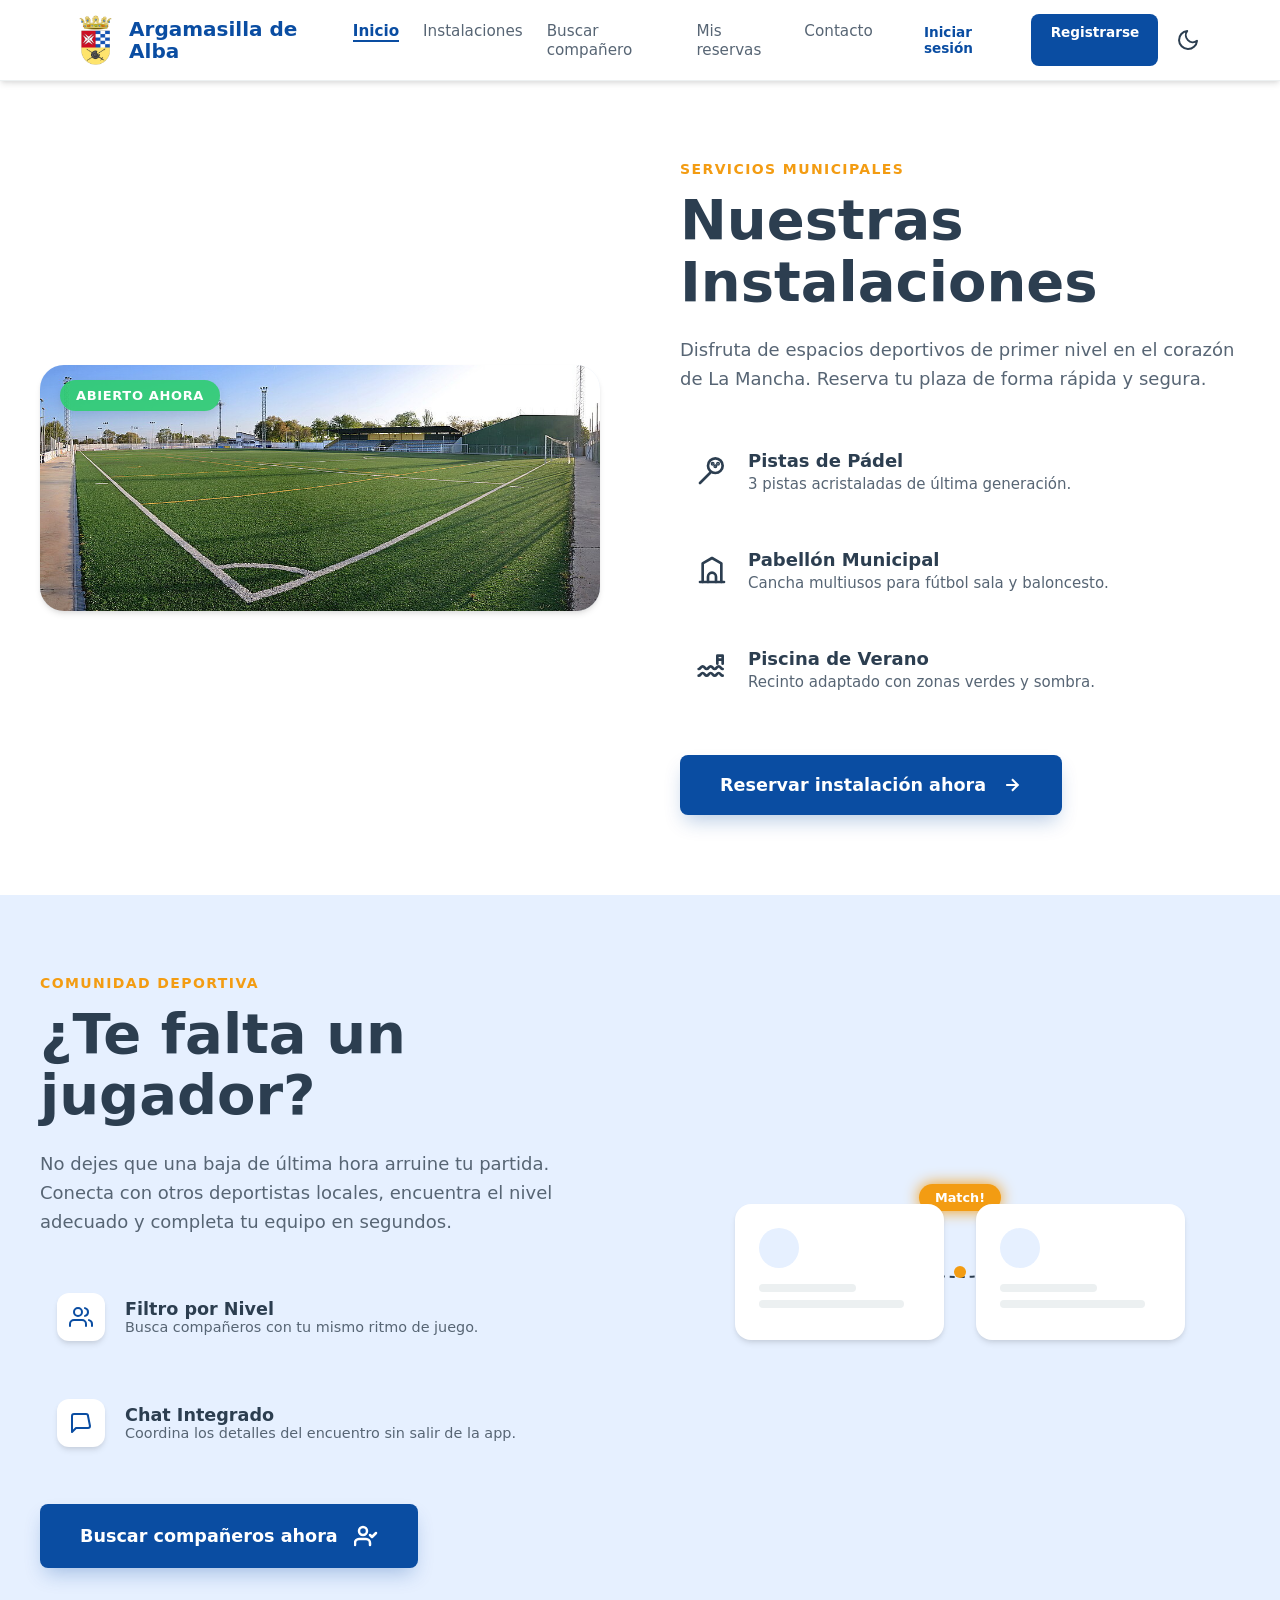
==== index.html @ ccbc11d0 "Optimización y eliminación de código redundante de la cabecera" ====
<!DOCTYPE html>
<html lang="en">
<head>
    <meta charset="UTF-8">
    <meta name="viewport" content="width=device-width, initial-scale=1.0">
    <title>Reservas Argamasilla de Alba</title>

    <link rel="stylesheet" href="css/design_reset.css">
    <link rel="stylesheet" href="css/header.css">

    <link rel="stylesheet" href="css/index_css/index_instalaciones.css">
    <link rel="stylesheet" href="css/index_css/index_matchmaking.css">
</head>
<body>
    
    <!-- Cabecera o Header que se carga desde un archivo JS dependiendo de la página que es -->
    <main-header data-path="root"></main-header>

    <!-- Sección de Instalaciones de la página principal -->
    <section id="instalaciones" class="facilities-section">
        <div class="section-container">
    
            <div class="facilities-visual">
                <figure class="image-wrapper">
                    <img src="assets/img/index/complejo-deportivo.jpg"
                        alt="Vista general del Complejo Deportivo Municipal de Argamasilla de Alba" loading="lazy"
                        width="800" height="600">
                    <div class="image-overlay">
                        <span class="badge">Abierto ahora</span>
                    </div>
                </figure>
            </div>
    
            <article class="facilities-content">
                <header class="content-header">
                    <span class="section-subtitle">Servicios Municipales</span>
                    <h2 class="section-title">Nuestras Instalaciones</h2>
                    <p class="section-description">
                        Disfruta de espacios deportivos de primer nivel en el corazón de 
                        La Mancha. Reserva tu plaza de forma rápida y segura.
                    </p>
                </header>
    
                <ul class="facilities-grid" role="list">
                    <li class="facility-item">
                        <svg class="facility-icon">
                            <use xlink:href="assets/svg/index_svg/index_instalaciones.svg#icon-padel"></use>
                        </svg>
                        <div class="facility-info">
                            <h3>Pistas de Pádel</h3>
                            <p>3 pistas acristaladas de última generación.</p>
                        </div>
                    </li>
                
                    <li class="facility-item">
                        <svg class="facility-icon">
                            <use xlink:href="assets/svg/index_svg/index_instalaciones.svg#icon-pavilion"></use>
                        </svg>
                        <div class="facility-info">
                            <h3>Pabellón Municipal</h3>
                            <p>Cancha multiusos para fútbol sala y baloncesto.</p>
                        </div>
                    </li>
                
                    <li class="facility-item">
                        <svg class="facility-icon">
                            <use xlink:href="assets/svg/index_svg/index_instalaciones.svg#icon-pool"></use>
                        </svg>
                        <div class="facility-info">
                            <h3>Piscina de Verano</h3>
                            <p>Recinto adaptado con zonas verdes y sombra.</p>
                        </div>
                    </li>
                </ul>
                <div class="cta-wrapper">
                    <a href="html/instalaciones.html" class="btn btn-primary btn-large" role="button">
                        <span>Reservar instalación ahora</span>
                        <svg width="20" height="20" viewBox="0 0 24 24" fill="none" stroke="currentColor"
                            stroke-width="2.5">
                            <path d="M5 12h14M12 5l7 7-7 7"></path>
                        </svg>
                    </a>
                </div>
            </article>
    
        </div>
    </section>

    <!-- Sección de emparejamiento con otros jugadores de la página principal -->
    <section id="matchmaking" class="matchmaking-section">
        <div class="section-container">
    
            <article class="matchmaking-content">
                <header class="content-header">
                    <span class="section-subtitle">Comunidad Deportiva</span>
                    <h2 class="section-title">¿Te falta un jugador?</h2>
                    <p class="section-description">
                        No dejes que una baja de última hora arruine tu partida.
                        Conecta con otros deportistas locales,
                        encuentra el nivel adecuado y completa tu equipo en segundos.
                    </p>
                </header>
    
                <ul class="matchmaking-features" role="list">
                    <li class="feature-item">
                        <div class="feature-icon-wrapper">
                            <svg>
                                <use xlink:href="assets/svg/index_svg/index_matchmaking.svg#icon-level"></use>
                            </svg>
                        </div>
                        <div class="feature-text">
                            <h3>Filtro por Nivel</h3>
                            <p>Busca compañeros con tu mismo ritmo de juego.</p>
                        </div>
                    </li>
                    <li class="feature-item">
                        <div class="feature-icon-wrapper">
                            <svg>
                                <use xlink:href="assets/svg/index_svg/index_matchmaking.svg#icon-chat"></use>
                            </svg>
                        </div>
                        <div class="feature-text">
                            <h3>Chat Integrado</h3>
                            <p>Coordina los detalles del encuentro sin salir de la app.</p>
                        </div>
                    </li>
                </ul>

                <div class="cta-wrapper">
                    <a href="#" class="btn btn-primary btn-large">
                        <span>Buscar compañeros ahora</span>
                        <svg class="icon-btn">
                            <use xlink:href="assets/svg/index_svg/index_matchmaking.svg#icon-search-user"></use>
                        </svg>
                    </a>
                </div>

            </article>
    
            <div class="matchmaking-visual">

                <div class="visual-sketch">
                    <div class="sketch-card user-a">
                        <div class="avatar-placeholder"></div>
                        <div class="line-placeholder short"></div>
                        <div class="line-placeholder long"></div>
                    </div>

                    <div class="match-connector">
                        <div class="pulse-circle"></div>
                        <svg class="connection-line">
                            <use xlink:href="assets/svg/index_svg/index_matchmaking.svg#connection-curve"></use>
                        </svg>
                    </div>

                    <div class="sketch-card user-b">
                        <div class="avatar-placeholder"></div>
                        <div class="line-placeholder short"></div>
                        <div class="line-placeholder long"></div>
                    </div>

                    <div class="match-badge">Match!</div>
                </div>
            </div>
    
        </div>
    </section>

    <script type="module" src="js/main.js"></script>
</body>
</html>
---- css/header.css ----
/* ==========================================================================
   LAYOUT DE CABECERA (Mobile-First)
   ========================================================================== */
.main-header {
    position: relative;
    z-index: 1000;
    background-color: var(--bg-header);
    border-bottom: 1px solid var(--border-color);
    box-shadow: var(--shadow);
    transition: background-color 0.3s ease, border-color 0.3s ease;
}

.header-container {
    max-width: 1200px;
    margin: 0 auto;
    display: flex;
    justify-content: space-between;
    align-items: center;
    gap: 0.6rem; /* Espacio mínimo entre grupos de elementos */
    min-height: 5rem;
    padding: 0 2rem;
}

/* Brand / Logo */
.header-brand a {
    display: flex;
    align-items: center;
    gap: 0.6rem;
    text-decoration: none;
    color: var(--brand-primary);
    min-width: 0; /* CRÍTICO: Permite que el contenedor se encoja */
}

.brand-logo {
    object-fit: contain;
    transition: transform 0.2s ease;
}

.brand-logo:hover {
    transform: scale(1.05);
}

.brand-name {
    font-size: clamp(1rem, 4vw, 1.25rem); /* Tipografía fluida: se ajusta sola entre 1rem y 1.25rem */
    font-weight: 700;
    line-height: 1.1;
}



/* ==========================================================================
   NAVEGACIÓN (OCULTA EN MÓVIL)
   ========================================================================== */
.header-nav {
    display: none;
}

.nav-list {
    list-style: none;
    display: flex;
    gap: 1.5rem;
}

.nav-link {
    text-decoration: none;
    color: var(--text-muted);
    font-weight: 500;
    font-size: 0.95rem;
    transition: color 0.2s ease;
}

.nav-link.is-active-page {
    color: var(--brand-primary);
    font-weight: 700;
    border-bottom: 2px solid var(--brand-primary);
}

.nav-link:hover {
    color: var(--brand-primary);
}

/* Botones de Acción */
.header-user-actions {
    display: flex;
    align-items: center;
    gap: 1rem;
}

.auth-buttons {
    display: flex;
}

.btn {
    padding: 0.6rem 1.2rem;
    border-radius: 8px;
    font-weight: 600;
    font-size: 0.85rem;
    cursor: pointer;
    text-decoration: none;
    transition: all 0.2s ease;
}

.btn-secondary {
    color: var(--brand-primary);
    background: transparent;
}

.btn-primary {
    background-color: var(--brand-primary);
    color: white;
    border: none;
}

.btn-primary:hover {
    filter: brightness(1.1);
    transform: translateY(-1px);
}

/* Icono de menú moderno */
.mobile-nav-toggle {
    background: none;
    border: none;
    cursor: pointer;
    padding: 10px;
    z-index: 10;
}

.hamburger {
    display: block;
    width: 25px;
    height: 3px;
    background-color: var(--brand-primary);
    position: relative;
    transition: background 0.3s;
}

.hamburger::before,
.hamburger::after {
    content: '';
    position: absolute;
    width: 25px;
    height: 3px;
    background-color: var(--brand-primary);
    left: 0;
    transition: transform 0.3s, top 0.3s;
}

.hamburger::before { top: -8px; } /* Línea superior */
.hamburger::after { bottom: -8px; } /* Línea inferior */

/* Clase que activará Javascript para mostrar el menú */
.header-nav.is-active {
    display: flex;
    flex-direction: column; 
    gap: 1.5rem;
    position: absolute;
    top: 5rem; 
    left: 0;
    width: 100%;
    background-color: var(--bg-header);
    padding: 1.5rem;
    border-bottom: 1px solid var(--border-color);
    box-shadow: 0 10px 15px -3px rgba(0, 0, 0, 0.1);
}

/* Estilo de los botones dentro del menú móvil */
.header-nav.is-active .auth-buttons {
    display: flex;
    flex-direction: column;
    gap: 0.8rem;
    width: 100%;
    border-top: 1px solid var(--border-color);
    padding-top: 1.5rem;
}

.header-nav.is-active .btn {
    width: 100%;
    text-align: center;
}

/* Animación del icono Hamburguesa a una "X" */
.mobile-nav-toggle.is-active .hamburger {
    background-color: transparent;
}

.mobile-nav-toggle.is-active .hamburger::before {
    transform: rotate(45deg);
    top: 0;
}

.mobile-nav-toggle.is-active .hamburger::after {
    transform: rotate(-45deg);
    bottom: 0;
}

/* ==========================================================================
   BOTÓN DE CAMBIO DE TEMA
   ========================================================================== */

.theme-toggle {
    background: transparent;
    border: none;
    cursor: pointer;
    padding: 0.5rem;
    display: flex;
    align-items: center;
    justify-content: center;
    color: var(--text-main); /* Usa el color de texto principal de tu reset */
    transition: transform 0.3s cubic-bezier(0.4, 0, 0.2, 1), color 0.3s ease;
    border-radius: 0.5rem;
}

.theme-toggle:hover {
    transform: scale(1.1) rotate(15deg);
    background-color: var(--brand-secondary);
    color: var(--brand-primary);
}

/* Lógica de visibilidad de iconos */
.sun-icon { display: none; }
.moon-icon { display: block; }

[data-theme='dark'] .sun-icon { display: block; }
[data-theme='dark'] .moon-icon { display: none; }

/* Ajuste del tamaño del SVG en REM */
.theme-toggle svg {
    width: 1.5rem;
    height: 1.5rem;
    fill: none;     /* Importante: los iconos son de trazo */
    stroke: currentColor; /* Hereda el color del botón o del texto */
}



/* --- OSCURECER EL FONDO AL ABRIR EL MENÚ --- */
.nav-overlay {
    position: fixed;
    top: 0;
    left: 0;
    width: 100%;
    height: 100%;
    background: rgba(0, 0, 0, 0.3);
    backdrop-filter: blur(4px); /* Efecto cristal esmerilado */
    z-index: 999; /* Justo debajo del header (1000) */
    opacity: 0;
    visibility: hidden;
    transition: all 0.3s ease;
}

/* Se activa cuando el menú está abierto */
.nav-overlay.is-active {
    opacity: 1;
    visibility: visible;
}



/* ==========================================================================
   MEDIA QUERIES
   ========================================================================== */
/* Pantallas Grandes (Tablets y Laptops) */
@media (min-width: 1200px) {
    .main-header {
        position: sticky;
        top: 0;
    }

    .header-nav {
        display: flex; /* Mantiene la lista y los botones alineados horizontalmente */
        align-items: center;
        gap: 2rem; 
    }
    
    .mobile-nav-toggle {
        display: none; 
    }
}

/* Pantallas Pequeñas (tablets o ordenadores con baja resolución) */
@media (max-width: 1199px) {
    .header-nav {
        display: none; /* Escondemos el menú hasta que se pulse la hamburguesa */
    }

    .header-container {
        padding: 0.75rem 1rem; /* Reducimos padding lateral en móviles */
    }

    /* Empujamos el botón de tema para que se pegue a la hamburguesa */
    .header-user-actions {
        margin-left: auto;
        margin-right: 0.5rem; /* Espacio entre el tema y la hamburguesa */
        width: auto;
        padding-top: 0;
        border-top: none;
    }

    /* Centra los enlaces */
    .header-nav.is-active .nav-list {
        justify-content: center;
    }
}

/* Optimización para móviles (Menos de 640px) */
@media (max-width: 640px) {
    .header-container {
        justify-content: space-between;
        align-items: center;
        padding: 1rem 1.5rem;
        min-height: auto;
    }

    .brand-name {
        max-width: 300px;
    }

    /* Forzamos la lista a vertical SOLO por debajo de 640px */
    .header-nav.is-active .nav-list {
        flex-direction: column;
        align-items: center; /* Centra los enlaces para que queden alineados con los botones */
        width: 100%;
    }
}
---- css/index_css/index_instalaciones.css ----
/* ==========================================================================
   SECCIÓN DE INSTALACIONES
   ========================================================================== */

.facilities-section {
    padding: 5rem 1.5rem;
    background-color: var(--bg-header); /* Contraste sutil con el fondo del body */
    transition: background-color 0.3s ease;
}

.section-container {
    max-width: 75rem; /* 1200px */
    margin: 0 auto;
    display: grid;
    grid-template-columns: 1fr; /* Mobile-First: Una sola columna */
    gap: 3rem;
    align-items: center;
}



/* --- BLOQUE VISUAL (Izquierda) --- */

.facilities-visual {
    position: relative;
    width: 100%;
}

.image-wrapper {
    position: relative;
    border-radius: 1.5rem;
    overflow: hidden;
    box-shadow: var(--shadow);
    background-color: var(--brand-secondary);
}

.image-wrapper img {
    width: 100%;
    height: auto;
    display: block;
    object-fit: cover;
    transition: transform 0.6s cubic-bezier(0.4, 0, 0.2, 1);
}

.facilities-visual:hover img {
    transform: scale(1.05);
}

.image-overlay {
    position: absolute;
    top: 1.25rem;
    left: 1.25rem;
}

.badge {
    background: rgba(46, 204, 113, 0.9); /* Verde éxito */
    backdrop-filter: blur(4px);
    color: white;
    padding: 0.5rem 1rem;
    border-radius: 2rem;
    font-size: 0.8125rem;
    font-weight: 700;
    text-transform: uppercase;
    letter-spacing: 0.05em;
    box-shadow: 0 4px 12px rgba(0, 0, 0, 0.1);
}



/* --- BLOQUE DE CONTENIDO (Derecha) --- */

.content-header {
    margin-bottom: 2.5rem;
}

.section-subtitle {
    color: var(--accent);
    text-transform: uppercase;
    font-weight: 800;
    font-size: 0.875rem;
    letter-spacing: 0.1em;
    display: block;
    margin-bottom: 0.75rem;
}

.section-title {
    font-size: 2.5rem;
    color: var(--text-main);
    line-height: 1.1;
    margin-bottom: 1.5rem;
}

.section-description {
    color: var(--text-muted);
    font-size: 1.125rem;
    line-height: 1.6;
}



/* --- GRID DE INSTALACIONES (Features) --- */

.facilities-grid {
    list-style: none;
    display: flex;
    flex-direction: column;
    gap: 1.5rem;
    margin-bottom: 3rem;
}

.facility-item {
    display: flex;
    gap: 1.25rem;
    align-items: center;
    padding: 1rem;
    border-radius: 1rem;
    transition: background-color 0.2s ease;
}

.facility-item:hover {
    background-color: var(--brand-secondary);
}

.facility-icon {
    width: 2rem;
    height: 2rem;
    fill: none;   /* Importante para iconos de trazo (stroke) */
    stroke: var(--brand-primary);
    stroke-width: 2;
    flex-shrink: 0;
}

.facility-info h3 {
    font-size: 1.125rem;
    color: var(--text-main);
    margin-bottom: 0.25rem;
}

.facility-info p {
    color: var(--text-muted);
    font-size: 0.9375rem;
}



/* --- BOTÓN DE RESERVA --- */

.btn-large {
    display: inline-flex;
    align-items: center;
    gap: 1rem;
    padding: 1.25rem 2.5rem;
    font-size: 1.1rem;
    box-shadow: 0 10px 20px -5px rgba(10, 77, 162, 0.3);
}

.btn-large svg {
    transition: transform 0.3s ease;
}

.btn-large:hover svg {
    transform: translateX(5px);
}



/* ==========================================================================
   MEDIA QUERIES
   ========================================================================== */

/* Tablets y Desktop (A partir de 1024px) */
@media (min-width: 64rem) {
    .section-container {
        grid-template-columns: 1fr 1fr; /* Layout de dos columnas */
        gap: 5rem;
    }

    .facilities-visual {
        order: 1; /* Imagen a la izquierda */
    }

    .facilities-content {
        order: 2; /* Texto a la derecha */
    }

    .section-title {
        font-size: 3.5rem; /* Título más imponente en escritorio */
    }
}

/* Ajustes para modo oscuro específico de la sección */
[data-theme='dark'] .facility-item:hover {
    background-color: rgba(52, 152, 219, 0.1);
}
---- css/index_css/index_matchmaking.css ----
/* ==========================================================================
   SECCIÓN DE MATCHMAKING
   ========================================================================== */

.matchmaking-section {
    padding: 5rem 1.5rem;
    background-color: var(--brand-secondary); /* Fondo inverso para separar secciones */
    transition: background-color 0.3s ease;
}

[data-theme='dark'] .matchmaking-section {
    background-color: #121212; /* Ajuste específico para modo oscuro */
}

/* Reutilización del contenedor de rejilla */
.matchmaking-section .section-container {
    max-width: 75rem;
    margin: 0 auto;
    display: grid;
    grid-template-columns: 1fr;
    gap: 3rem;
    align-items: center;
}



/* --- LISTA DE CARACTERÍSTICAS --- */

.matchmaking-features {
    list-style: none;
    margin: 2.5rem 0;
    display: flex;
    flex-direction: column;
    gap: 1.5rem;
}

.feature-item {
    display: flex;
    gap: 1.25rem;
    align-items: center;
    padding: 1rem;
    border-radius: 1rem;
    border: 1px solid transparent; 
    transition: all 0.3s cubic-bezier(0.4, 0, 0.2, 1);
    cursor: default;
}

/* Efecto de iluminación en Modo Oscuro */
[data-theme='dark'] .feature-item:hover {
    background-color: rgba(52, 152, 219, 0.1);
    border-color: rgba(52, 152, 219, 0.2);
}

/* Efecto de iluminación en Modo Claro */
.feature-item:hover {
    background-color: rgba(255, 255, 255, 0.6); 
    border-color: rgba(10, 77, 162, 0.1);
    box-shadow: 0 4px 15px -5px rgba(10, 77, 162, 0.15);
}

/* Elevación suave del icono al iluminarse */
.feature-item:hover .feature-icon-wrapper {
    transform: translateY(-3px);
    box-shadow: 0 10px 15px -3px rgba(0, 0, 0, 0.1), 0 4px 6px -2px rgba(0, 0, 0, 0.05);
    color: var(--brand-primary);
}

/* Estilos base del icono para asegurar la transición */
.feature-icon-wrapper {
    background-color: var(--bg-header);
    color: var(--brand-primary);
    padding: 0.75rem;
    border-radius: 12px;
    box-shadow: var(--shadow);
    transition: all 0.3s ease;
    flex-shrink: 0;
}

.feature-icon-wrapper svg {
    width: 1.5rem;
    height: 1.5rem;
}

.feature-text h3 {
    font-size: 1.1rem;
    color: var(--text-main);
}

.feature-text p {
    font-size: 0.9rem;
    color: var(--text-muted);
}

/* Asegura que los iconos vinculados hereden el tamaño del contenedor */
.feature-icon-wrapper svg,
.icon-btn,
.connection-line {
    width: 1.5rem;
    height: 1.5rem;
    display: block;
}

/* El conector visual necesita su tamaño original de diseño */
.connection-line {
    width: 100px;
    height: 40px;
}



/* --- BOCETO VISUAL (Matchmaking Sketch) --- */

.matchmaking-visual {
    display: flex;
    justify-content: center;
    align-items: center;
    padding: 2rem;
}

.visual-sketch {
    position: relative;
    display: flex;
    align-items: center;
    gap: 2rem;
    width: 100%;
    max-width: 450px;
}

.sketch-card {
    background: var(--bg-header);
    padding: 1.5rem;
    border-radius: 1rem;
    box-shadow: var(--shadow);
    flex: 1;
    z-index: 2;
}

.avatar-placeholder {
    width: 40px;
    height: 40px;
    background: var(--brand-secondary);
    border-radius: 50%;
    margin-bottom: 1rem;
}

.line-placeholder {
    height: 8px;
    background: var(--border-color);
    border-radius: 4px;
    margin-bottom: 0.5rem;
}

.line-placeholder.short { width: 60%; }
.line-placeholder.long { width: 90%; }

/* Conector y Animación */
.match-connector {
    position: absolute;
    left: 50%;
    transform: translateX(-50%);
    width: 100px;
    height: 40px;
    display: flex;
    justify-content: center;
    align-items: center;
}

.connection-line {
    width: 100%;
    fill: none;
    stroke: var(--brand-primary);
    stroke-width: 2;
}

.pulse-circle {
    position: absolute;
    width: 12px;
    height: 12px;
    background: var(--accent);
    border-radius: 50%;
    animation: pulse 2s infinite;
}

@keyframes pulse {
    0% { transform: scale(1); opacity: 1; }
    100% { transform: scale(3); opacity: 0; }
}

.match-badge {
    position: absolute;
    top: -20px;
    left: 50%;
    transform: translateX(-50%);
    background: var(--accent);
    color: white;
    padding: 0.4rem 1rem;
    border-radius: 20px;
    font-weight: bold;
    font-size: 0.8rem;
    box-shadow: 0 0 15px var(--accent);
}



/* ==========================================================================
   MEDIA QUERIES (Desktop)
   ========================================================================== */
@media (min-width: 64rem) {
    .matchmaking-section .section-container {
        grid-template-columns: 1fr 1fr;
        gap: 5rem;
    }

    .matchmaking-content {
        order: 1; /* Texto a la izquierda */
    }

    .matchmaking-visual {
        order: 2; /* Visual a la derecha */
    }
}
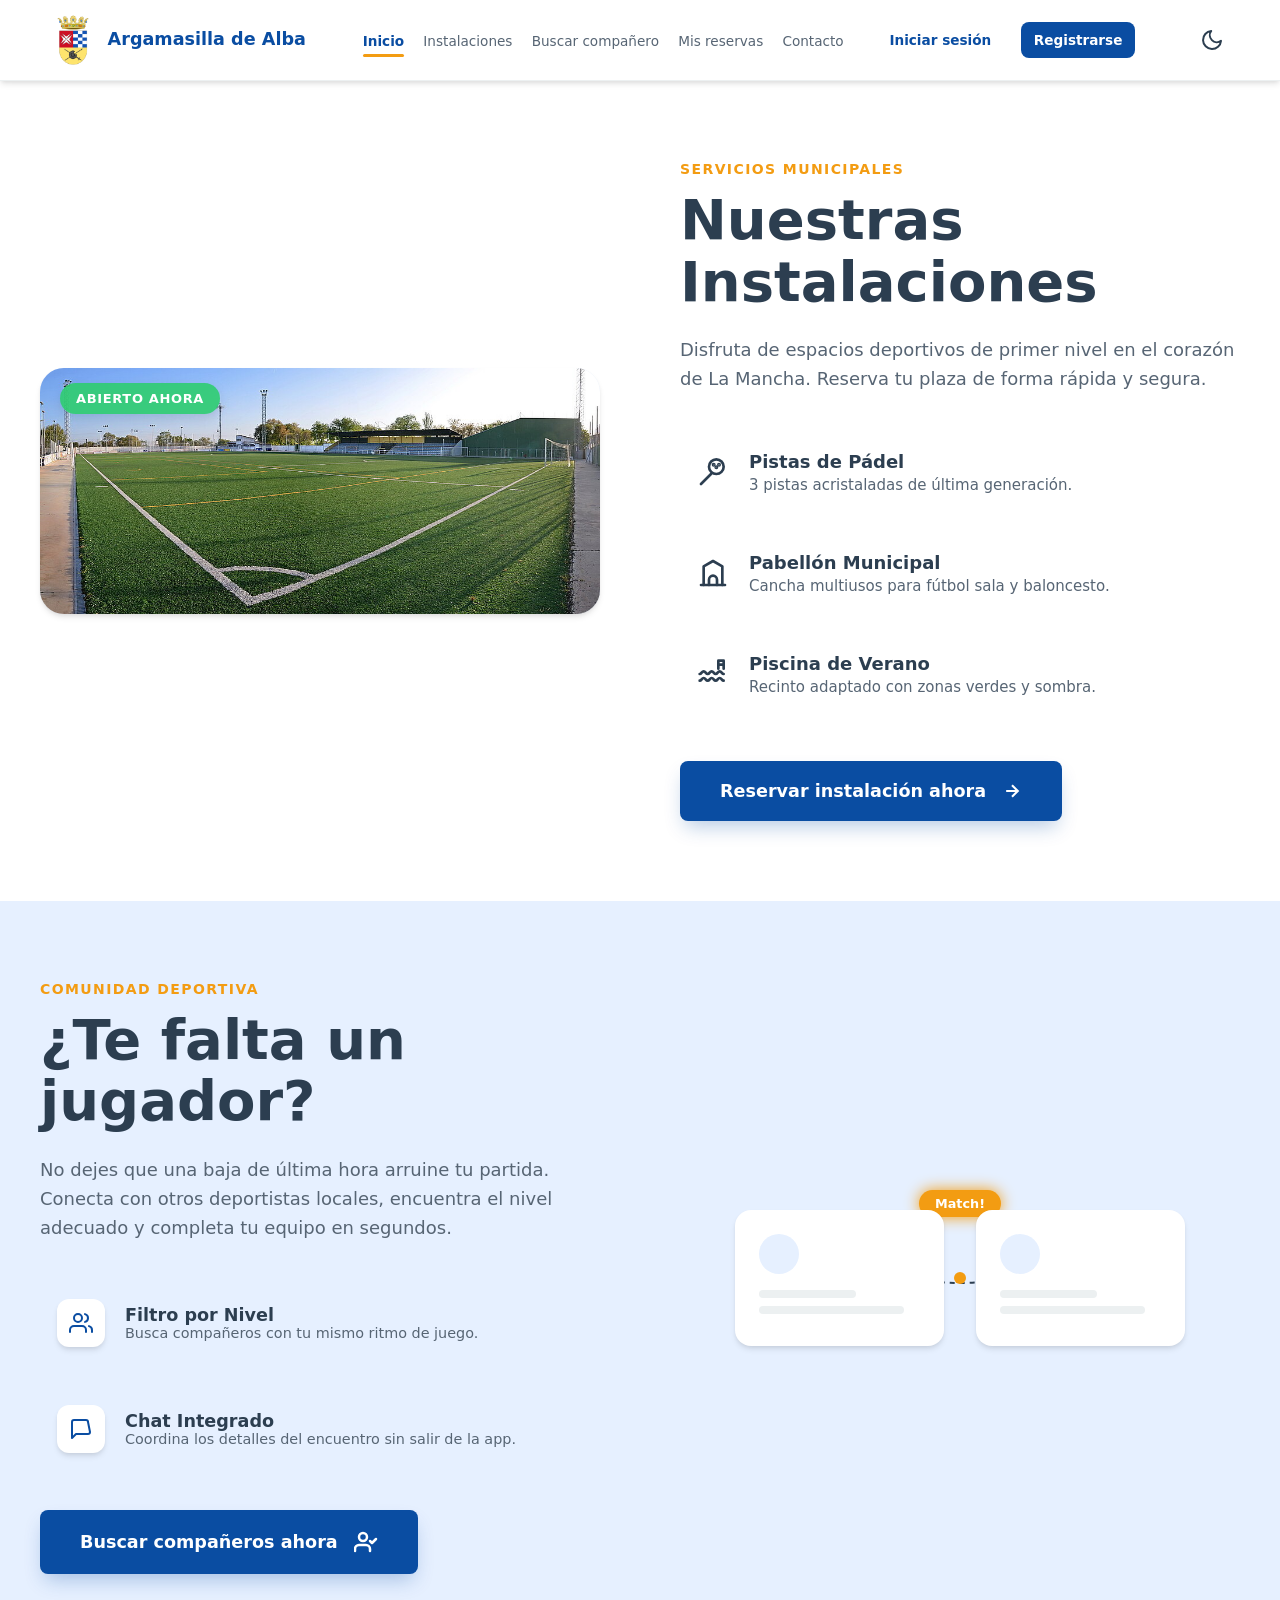
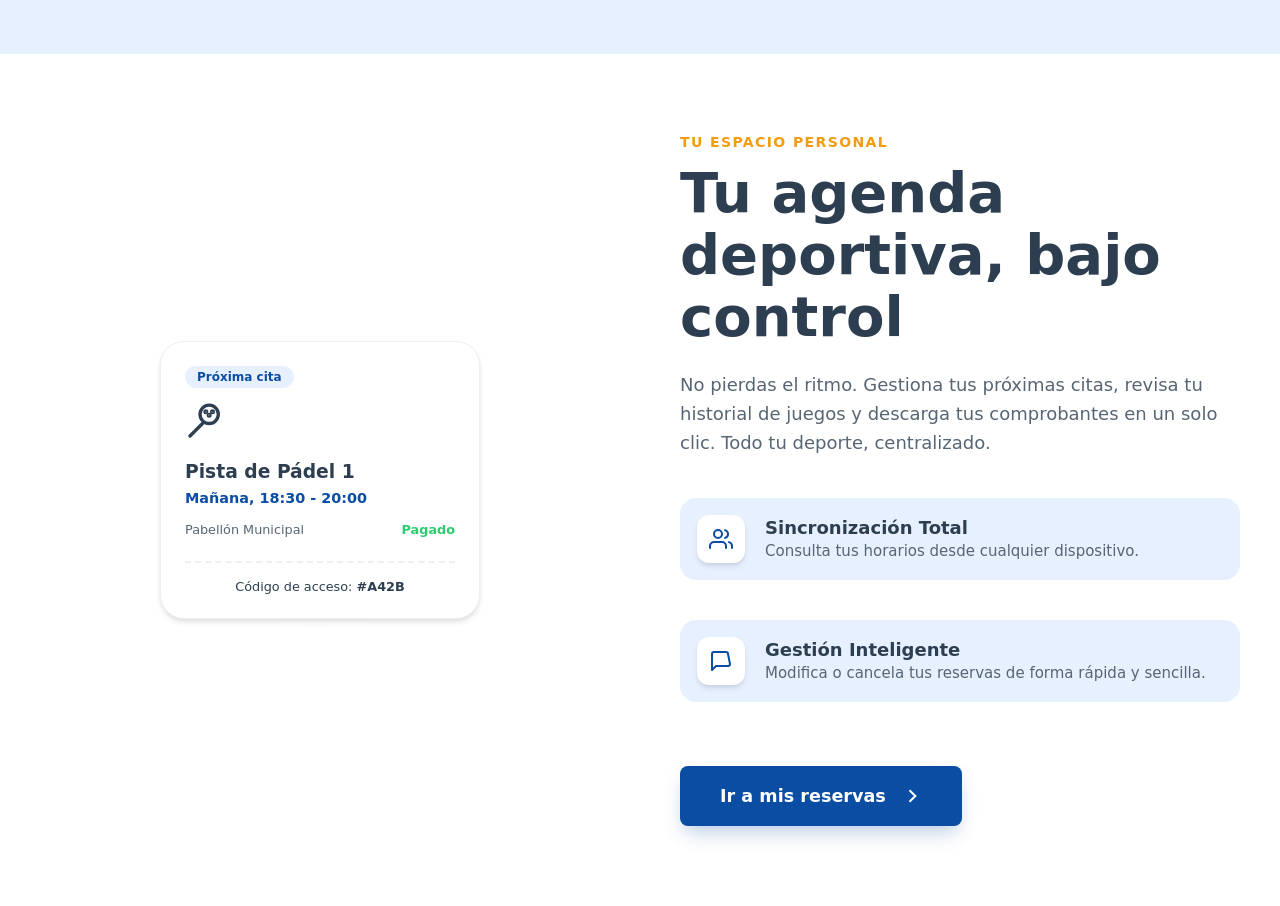
==== commit 20ef2d00: "Nueva sección y cambios de estilo globales en secciones de la página principal Co-authored-by: Copil" ====
--- a/index.html
+++ b/index.html
@@ -10,6 +10,7 @@
 
     <link rel="stylesheet" href="css/index_css/index_instalaciones.css">
     <link rel="stylesheet" href="css/index_css/index_matchmaking.css">
+    <link rel="stylesheet" href="css/index_css/index_reservas.css">
 </head>
 <body>
     
@@ -166,6 +167,86 @@
         </div>
     </section>
 
+    <!-- Sección de reservas de instalaciones de cada usuario -->
+    <section id="mis-reservas" class="reservations-section">
+        <div class="section-container">
+    
+            <div class="reservations-visual">
+                <div class="ticket-preview">
+                    <div class="ticket-header">
+                        <span class="ticket-status">Próxima cita</span>
+                        <div class="ticket-icon">
+                            <svg>
+                                <use xlink:href="assets/svg/index_svg/index_instalaciones.svg#icon-padel"></use>
+                            </svg>
+                        </div>
+                    </div>
+                    <div class="ticket-body">
+                        <h3>Pista de Pádel 1</h3>
+                        <p class="ticket-date">Mañana, 18:30 - 20:00</p>
+                        <div class="ticket-details">
+                            <span>Pabellón Municipal</span>
+                            <span class="ticket-price">Pagado</span>
+                        </div>
+                    </div>
+                    <div class="ticket-footer">
+                        <div class="ticket-line"></div>
+                        <p>Código de acceso: <strong>#A42B</strong></p>
+                    </div>
+                </div>
+                <div class="visual-blob"></div>
+            </div>
+    
+            <article class="reservations-content">
+                <header class="content-header">
+                    <span class="section-subtitle">Tu Espacio Personal</span>
+                    <h2 class="section-title">Tu agenda deportiva, bajo control</h2>
+                    <p class="section-description">
+                        No pierdas el ritmo. Gestiona tus próximas citas, revisa tu historial de juegos
+                        y descarga tus comprobantes en un solo clic. Todo tu deporte, centralizado.
+                    </p>
+                </header>
+    
+                <ul class="facilities-grid" role="list">
+                    <li class="facility-item">
+                        <div class="feature-icon-wrapper">
+                            <svg class="facility-icon">
+                                <use xlink:href="assets/svg/index_svg/index_matchmaking.svg#icon-level"></use>
+                            </svg>
+                        </div>
+                        <div class="facility-info">
+                            <h3>Sincronización Total</h3>
+                            <p>Consulta tus horarios desde cualquier dispositivo.</p>
+                        </div>
+                    </li>
+    
+                    <li class="facility-item">
+                        <div class="feature-icon-wrapper">
+                            <svg class="facility-icon">
+                                <use xlink:href="assets/svg/index_svg/index_matchmaking.svg#icon-chat"></use>
+                            </svg>
+                        </div>
+                        <div class="facility-info">
+                            <h3>Gestión Inteligente</h3>
+                            <p>Modifica o cancela tus reservas de forma rápida y sencilla.</p>
+                        </div>
+                    </li>
+                </ul>
+    
+                <div class="cta-wrapper">
+                    <a href="html/mis_reservas.html" class="btn btn-primary btn-large">
+                        <span>Ir a mis reservas</span>
+                        <svg width="20" height="20" viewBox="0 0 24 24" fill="none" stroke="currentColor"
+                            stroke-width="2.5">
+                            <path d="M9 5l7 7-7 7"></path>
+                        </svg>
+                    </a>
+                </div>
+            </article>
+    
+        </div>
+    </section>
+
     <script type="module" src="js/main.js"></script>
 </body>
 </html>
--- a/css/header.css
+++ b/css/header.css
@@ -11,14 +11,17 @@
 }
 
 .header-container {
-    max-width: 1200px;
-    margin: 0 auto;
+    max-width: 100rem; /* 1600px */
+    margin: 0 auto; /* Para centrar horizontalmente en pantallas grandes */
     display: flex;
     justify-content: space-between;
     align-items: center;
-    gap: 0.6rem; /* Espacio mínimo entre grupos de elementos */
     min-height: 5rem;
-    padding: 0 2rem;
+    padding: 0 3rem;
+    /* Padding fluido: más pequeño en pantallas ajustadas, más grande en 4K */
+    padding: 0 clamp(1.5rem, 4vw, 3rem);
+    /* Usamos clamp para que el gap varíe entre 1rem y 2rem según el ancho */
+    gap: clamp(1rem, 2vw, 2rem);
 }
 
 /* Brand / Logo */
@@ -51,6 +54,7 @@
 /* ==========================================================================
    NAVEGACIÓN (OCULTA EN MÓVIL)
    ========================================================================== */
+
 .header-nav {
     display: none;
 }
@@ -58,25 +62,57 @@
 .nav-list {
     list-style: none;
     display: flex;
-    gap: 1.5rem;
+    align-items: center;
+    /* El espacio se encogerá automáticamente antes de llegar al modo móvil */
+    gap: clamp(0.8rem, 1.5vw, 2rem);
 }
 
 .nav-link {
+    position: relative;
     text-decoration: none;
     color: var(--text-muted);
     font-weight: 500;
     font-size: 0.95rem;
-    transition: color 0.2s ease;
-}
-
+    padding: 0.5rem 0;
+    transition: color 0.3s cubic-bezier(0.4, 0, 0.2, 1);
+}
+
+/* Pseudo-elemento para el subrayado animado */
+.nav-link::after {
+    content: '';
+    position: absolute;
+    bottom: 0;
+    left: 0;
+    width: 0;
+    height: 2px;
+    background-color: var(--brand-primary);
+    transition: width 0.3s cubic-bezier(0.4, 0, 0.2, 1);
+    border-radius: 2px;
+}
+
+/* ESTADO: PÁGINA ACTIVA */
 .nav-link.is-active-page {
     color: var(--brand-primary);
-    font-weight: 700;
-    border-bottom: 2px solid var(--brand-primary);
+    font-weight: 700; /* Peso extra para destacar jerarquía */
+}
+
+.nav-link.is-active-page::after {
+    width: 100%;
+    background-color: var(--accent);
+    height: 3px;
 }
 
 .nav-link:hover {
     color: var(--brand-primary);
+}
+
+.nav-link:hover::after {
+    width: 100%; /* El subrayado se expande suavemente */
+}
+
+/* Efecto sutil de "elevación" para el texto en hover */
+.nav-link:active {
+    transform: translateY(1px);
 }
 
 /* Botones de Acción */
@@ -86,8 +122,16 @@
     gap: 1rem;
 }
 
+
+
+/* ==========================================================================
+   BOTONES DE AUTENTICACIÓN
+   ========================================================================== */
+
 .auth-buttons {
     display: flex;
+    gap: 1rem; 
+    align-items: center;
 }
 
 .btn {
@@ -103,6 +147,28 @@
 .btn-secondary {
     color: var(--brand-primary);
     background: transparent;
+    border: 1px solid transparent;
+    transition: all 0.3s cubic-bezier(0.4, 0, 0.2, 1);
+}
+
+.btn-secondary:hover {
+    background-color: var(--brand-secondary);
+    border-color: var(--brand-primary);
+    color: var(--brand-primary);
+    transform: translateY(-2px);
+    box-shadow: 0 4px 12px rgba(10, 77, 162, 0.15); 
+}
+
+/* Ajuste específico para cuando se pulsa el botón de inicio de sesión (feedback táctil) */
+.btn-secondary:active {
+    transform: translateY(0);
+    filter: brightness(0.9);
+}
+
+/* Optimización para Modo Oscuro del botón de inicio de sesión */
+[data-theme='dark'] .btn-secondary:hover {
+    box-shadow: 0 4px 15px rgba(0, 0, 0, 0.4);
+    background-color: rgba(52, 152, 219, 0.15); /* Aprovecha el azul brillante del modo oscuro */
 }
 
 .btn-primary {
@@ -192,6 +258,8 @@
     transform: rotate(-45deg);
     bottom: 0;
 }
+
+
 
 /* ==========================================================================
    BOTÓN DE CAMBIO DE TEMA
@@ -259,6 +327,26 @@
 /* ==========================================================================
    MEDIA QUERIES
    ========================================================================== */
+
+/* Se reduce ligeramente el tamaño de la fuente en la zona con estrechamiento */
+@media (min-width: 1200px) and (max-width: 1350px) {
+    .nav-link {
+        font-size: 0.85rem; /* Un poco más pequeño para ganar píxeles vitales */
+    }
+    
+    .brand-name {
+        font-size: 1.1rem; /* Protegemos el logo para que no empuje el resto */
+    }
+
+    .btn {
+        padding: 0.6rem 0.8rem; /* Ganamos espacio en los botones de auth */
+    }
+    
+    .header-user-actions {
+        gap: 0.5rem; /* Pegamos un poco más el selector de tema */
+    }
+}
+
 /* Pantallas Grandes (Tablets y Laptops) */
 @media (min-width: 1200px) {
     .main-header {
--- a/css/index_css/index_instalaciones.css
+++ b/css/index_css/index_instalaciones.css
@@ -6,6 +6,11 @@
     padding: 5rem 1.5rem;
     background-color: var(--bg-header); /* Contraste sutil con el fondo del body */
     transition: background-color 0.3s ease;
+}
+
+/* Ajustes para modo oscuro específico de la sección */
+[data-theme='dark'] .facility-item:hover {
+    background-color: rgba(52, 152, 219, 0.1);
 }
 
 .section-container {
@@ -114,11 +119,15 @@
     align-items: center;
     padding: 1rem;
     border-radius: 1rem;
-    transition: background-color 0.2s ease;
+    border: 1px solid transparent; /* Evita saltos de layout */
+    transition: all 0.3s cubic-bezier(0.4, 0, 0.2, 1); /* Transición más fluida */
 }
 
 .facility-item:hover {
     background-color: var(--brand-secondary);
+    transform: translateX(8px); /* Desplazamiento lateral sutil */
+    box-shadow: 0 4px 15px rgba(10, 77, 162, 0.08); /* Sombra suave de marca */
+    border-color: rgba(10, 77, 162, 0.1);
 }
 
 .facility-icon {
@@ -130,6 +139,12 @@
     flex-shrink: 0;
 }
 
+/* Efecto en el icono al pasar el ratón */
+.facility-item:hover .facility-icon {
+    transform: scale(1.1);
+    stroke-width: 2.5; /* Engrosamos el trazo del SVG */
+}
+
 .facility-info h3 {
     font-size: 1.125rem;
     color: var(--text-main);
@@ -186,9 +201,4 @@
     .section-title {
         font-size: 3.5rem; /* Título más imponente en escritorio */
     }
-}
-
-/* Ajustes para modo oscuro específico de la sección */
-[data-theme='dark'] .facility-item:hover {
-    background-color: rgba(52, 152, 219, 0.1);
 }
--- a/css/index_css/index_reservas.css
+++ b/css/index_css/index_reservas.css
@@ -0,0 +1,138 @@
+/* ==========================================================================
+   SECCIÓN DE MIS RESERVAS
+   ========================================================================== */
+
+.reservations-section {
+    padding: 5rem 1.5rem;
+    background-color: var(--bg-header); /* Alternancia a fondo claro */
+    transition: background-color 0.3s ease;
+    overflow: hidden;
+}
+
+/* --- BLOQUE VISUAL (Izquierda) --- */
+
+.reservations-visual {
+    position: relative;
+    display: flex;
+    justify-content: center;
+    align-items: center;
+}
+
+.ticket-preview {
+    background: var(--bg-header);
+    width: 100%;
+    max-width: 320px;
+    border-radius: 1.5rem;
+    box-shadow: var(--shadow);
+    padding: 1.5rem;
+    position: relative;
+    z-index: 2;
+    border: 1px solid var(--border-color);
+    transition: transform 0.4s ease;
+}
+
+.ticket-preview:hover {
+    transform: rotate(-2deg) translateY(-10px);
+}
+
+.ticket-status {
+    background: var(--brand-secondary);
+    color: var(--brand-primary);
+    padding: 0.25rem 0.75rem;
+    border-radius: 1rem;
+    font-size: 0.75rem;
+    font-weight: 700;
+}
+
+.ticket-icon svg {
+    width: 40px;
+    height: 40px;
+    stroke: var(--brand-primary);
+    margin-top: 1rem;
+}
+
+.ticket-body h3 {
+    margin: 1rem 0 0.5rem;
+    color: var(--text-main);
+}
+
+.ticket-date {
+    color: var(--brand-primary);
+    font-weight: 600;
+    font-size: 0.9rem;
+}
+
+.ticket-details {
+    display: flex;
+    justify-content: space-between;
+    margin-top: 1rem;
+    font-size: 0.8rem;
+    color: var(--text-muted);
+}
+
+.ticket-price {
+    color: #2ecc71;
+    font-weight: 700;
+}
+
+.ticket-footer {
+    margin-top: 1.5rem;
+    text-align: center;
+    font-size: 0.8rem;
+}
+
+.ticket-line {
+    border-top: 2px dashed var(--border-color);
+    margin-bottom: 1rem;
+}
+
+/* Decoración de fondo */
+.visual-blob {
+    position: absolute;
+    width: 300px;
+    height: 300px;
+    background: radial-gradient(circle, var(--brand-secondary) 0%, transparent 70%);
+    border-radius: 50%;
+    z-index: 1;
+}
+
+/* --- REUTILIZACIÓN DE COMPONENTES --- */
+
+/* Reutilizamos las clases de grid y features de las otras secciones para coherencia */
+.reservations-content .facility-item {
+    background: var(--brand-secondary);
+    margin-bottom: 1rem;
+}
+
+[data-theme='dark'] .ticket-preview {
+    background: #242424;
+}
+
+
+
+/* --- AJUSTE ESPECÍFICO PARA ITEMS CON FONDO PREVIO --- */
+.reservations-content .facility-item:hover {
+    background-color: #ffffff; /* Invertimos el color para que "brille" */
+    border-color: var(--brand-primary);
+    box-shadow: 0 8px 20px rgba(10, 77, 162, 0.12);
+}
+
+/* En modo oscuro, mantenemos la coherencia de oscurecimiento */
+[data-theme='dark'] .reservations-content .facility-item:hover {
+    background-color: rgba(52, 152, 219, 0.2);
+    border-color: var(--brand-primary);
+}
+
+
+
+/* ==========================================================================
+   MEDIA QUERIES (Desktop)
+   ========================================================================== */
+@media (min-width: 64rem) {
+    .reservations-section .section-container {
+        grid-template-columns: 1fr 1fr;
+        gap: 5rem;
+    }
+    .reservations-visual { order: 1; }
+    .reservations-content { order: 2; }
+}
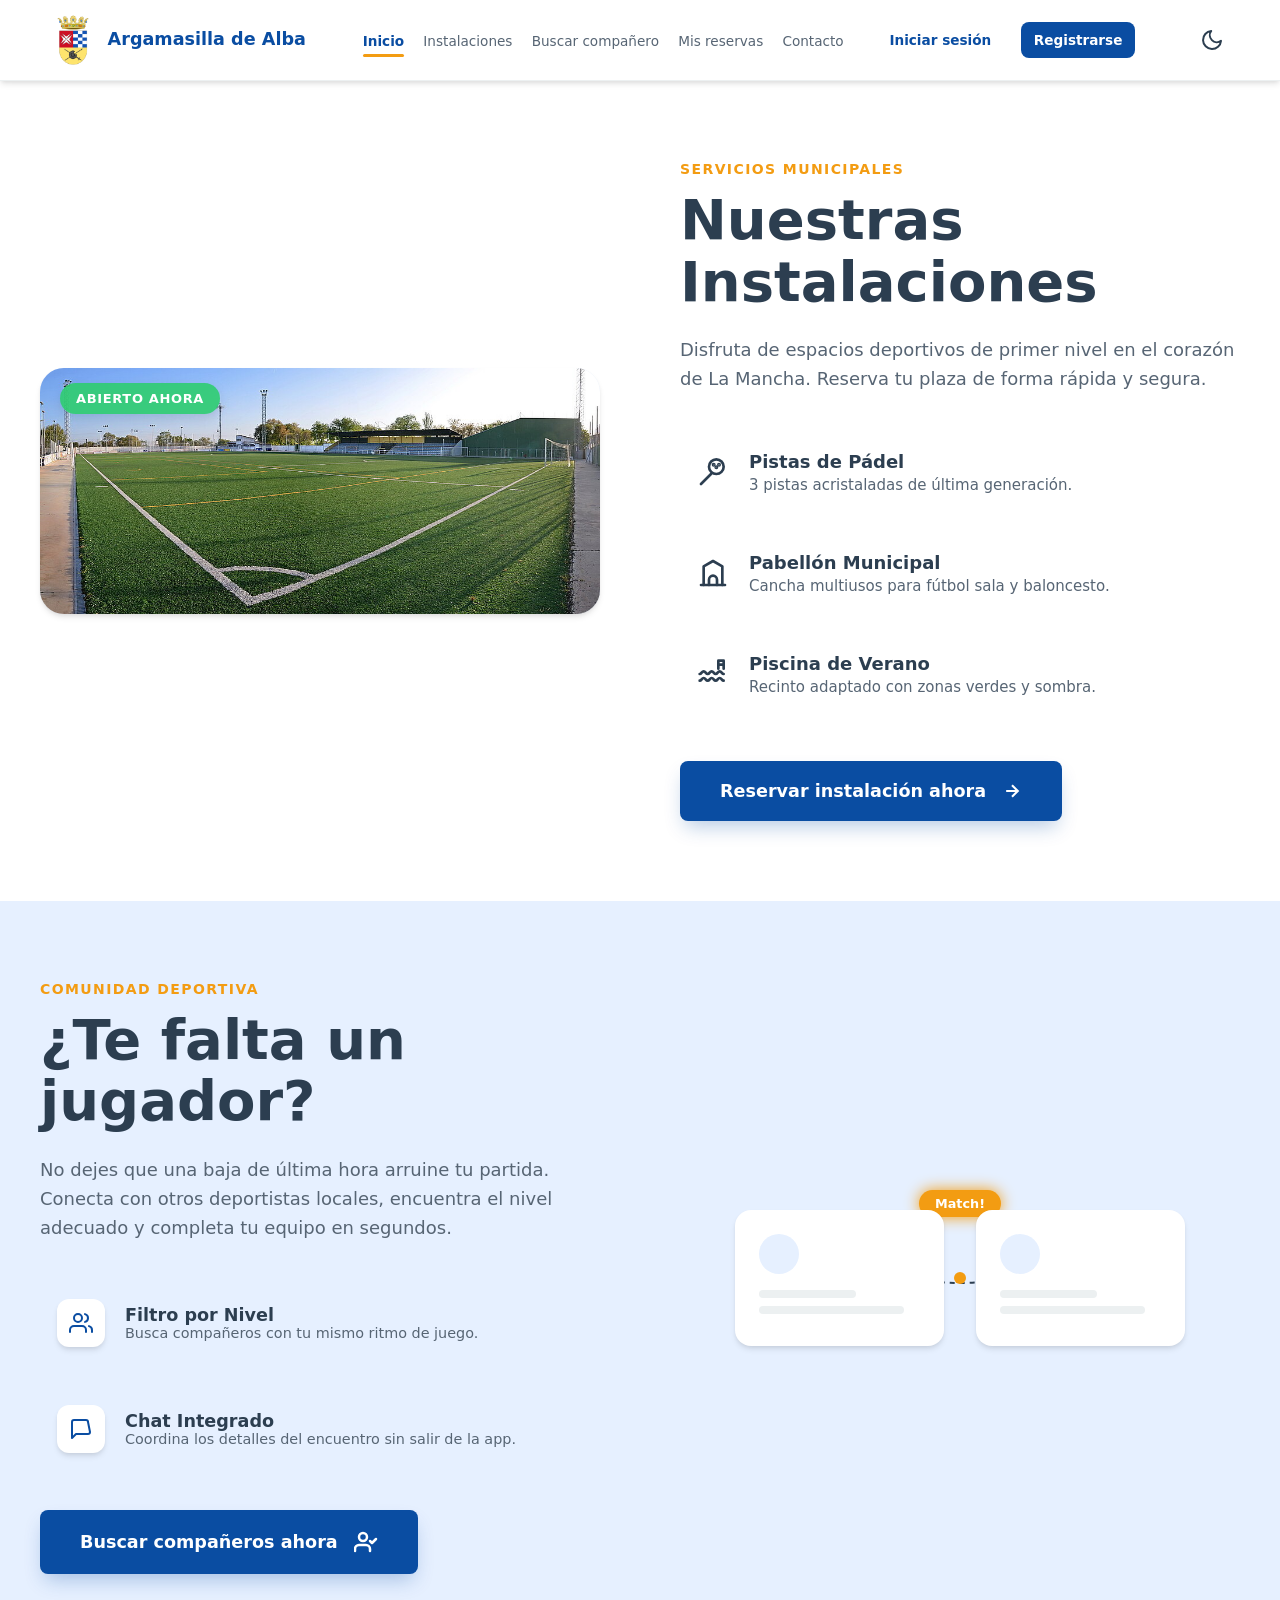
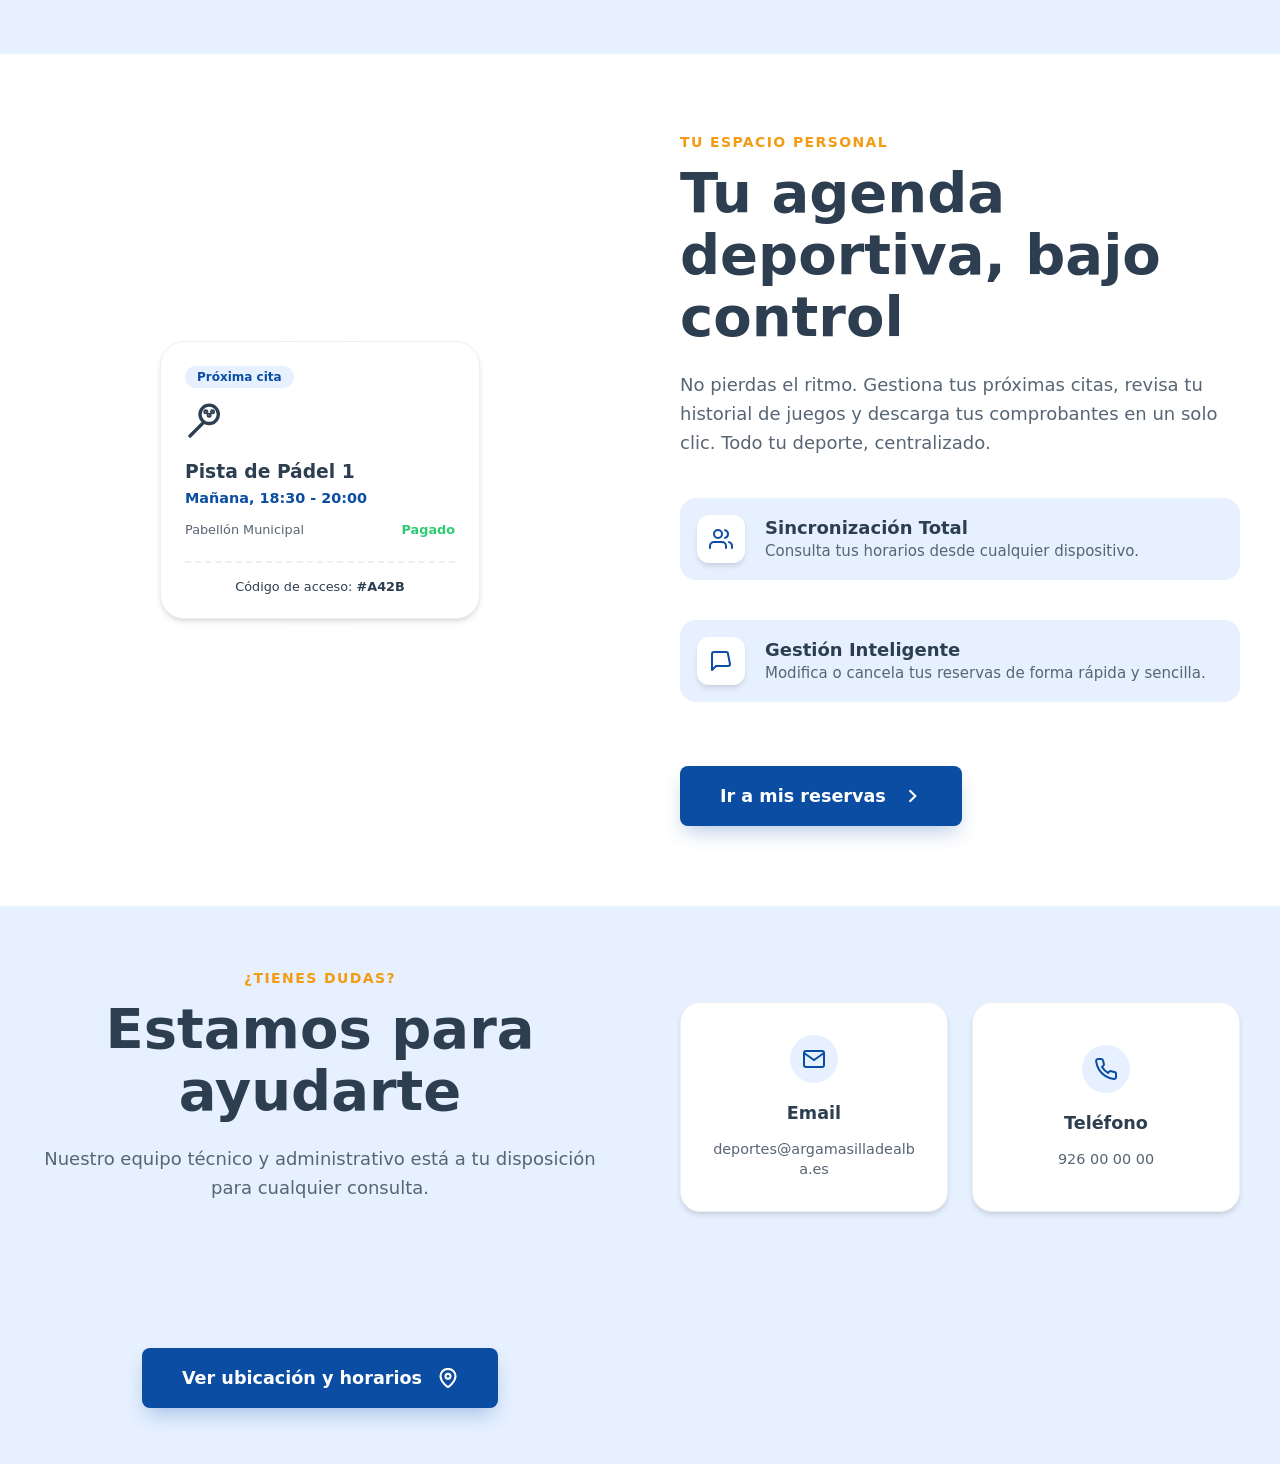
==== commit 4cffe838: "Creaciń de nueva sección de contacto en la página principal" ====
--- a/index.html
+++ b/index.html
@@ -11,6 +11,7 @@
     <link rel="stylesheet" href="css/index_css/index_instalaciones.css">
     <link rel="stylesheet" href="css/index_css/index_matchmaking.css">
     <link rel="stylesheet" href="css/index_css/index_reservas.css">
+    <link rel="stylesheet" href="css/index_css/index_contacto.css">
 </head>
 <body>
     
@@ -247,6 +248,55 @@
         </div>
     </section>
 
+    <section id="contacto" class="contact-mini-section">
+        <div class="section-container">
+    
+            <header class="content-header centered">
+                <span class="section-subtitle">¿Tienes dudas?</span>
+                <h2 class="section-title">Estamos para ayudarte</h2>
+                <p class="section-description">
+                    Nuestro equipo técnico y administrativo está a tu disposición para cualquier consulta.
+                </p>
+            </header>
+    
+            <div class="contact-grid">
+                <a href="mailto:deportes@argamasilladealba.es" class="contact-card">
+                    <div class="contact-icon">
+                        <svg viewBox="0 0 24 24" fill="none" stroke="currentColor" stroke-width="2">
+                            <path d="M4 4h16c1.1 0 2 .9 2 2v12c0 1.1-.9 2-2 2H4c-1.1 0-2-.9-2-2V6c0-1.1.9-2 2-2z"></path>
+                            <polyline points="22,6 12,13 2,6"></polyline>
+                        </svg>
+                    </div>
+                    <h3>Email</h3>
+                    <p class="contact-detail">deportes@argamasilladealba.es</p>
+                </a>
+    
+                <a href="tel:+34926000000" class="contact-card">
+                    <div class="contact-icon">
+                        <svg viewBox="0 0 24 24" fill="none" stroke="currentColor" stroke-width="2">
+                            <path
+                                d="M22 16.92v3a2 2 0 0 1-2.18 2 19.79 19.79 0 0 1-8.63-3.07 19.5 19.5 0 0 1-6-6 19.79 19.79 0 0 1-3.07-8.67A2 2 0 0 1 4.11 2h3a2 2 0 0 1 2 1.72 12.81 12.81 0 0 0 .7 2.81 2 2 0 0 1-.45 2.11L8.09 9.91a16 16 0 0 0 6 6l1.27-1.27a2 2 0 0 1 2.11-.45 12.84 12.84 0 0 0 2.81.7A2 2 0 0 1 22 16.92z">
+                            </path>
+                        </svg>
+                    </div>
+                    <h3>Teléfono</h3>
+                    <p class="contact-detail">926 00 00 00</p>
+                </a>
+            </div>
+    
+            <div class="cta-wrapper centered">
+                <a href="html/contacto.html" class="btn btn-primary btn-large">
+                    <span>Ver ubicación y horarios</span>
+                    <svg width="20" height="20" viewBox="0 0 24 24" fill="none" stroke="currentColor" stroke-width="2.5">
+                        <path d="M21 10c0 7-9 13-9 13s-9-6-9-13a9 9 0 0 1 18 0z"></path>
+                        <circle cx="12" cy="10" r="3"></circle>
+                    </svg>
+                </a>
+            </div>
+    
+        </div>
+    </section>
+
     <script type="module" src="js/main.js"></script>
 </body>
 </html>
--- a/css/index_css/index_contacto.css
+++ b/css/index_css/index_contacto.css
@@ -0,0 +1,109 @@
+/* ==========================================================================
+   MINI-SECCIÓN DE CONTACTO
+   ========================================================================== */
+
+.contact-mini-section {
+    padding: 3.5rem 1.5rem; /* Más pequeña que las de 5rem */
+    background-color: var(--brand-secondary);
+    transition: background-color 0.3s ease;
+}
+
+/* Ajuste para el botón principal en el contexto de contacto */
+.contact-mini-section .btn-large {
+    margin-top: 1rem;
+}
+
+.centered {
+    text-align: center;
+    max-width: 600px;
+    margin-left: auto;
+    margin-right: auto;
+}
+
+.contact-grid {
+    display: grid;
+    grid-template-columns: repeat(auto-fit, minmax(250px, 1fr));
+    gap: 1.5rem;
+    margin: 2.5rem 0;
+}
+
+/* --- TARJETAS DE CONTACTO --- */
+
+.contact-card {
+    background-color: var(--bg-header);
+    padding: 2rem;
+    border-radius: 1.25rem;
+    text-decoration: none;
+    text-align: center;
+    border: 1px solid var(--border-color);
+    box-shadow: var(--shadow);
+    transition: all 0.3s cubic-bezier(0.4, 0, 0.2, 1);
+    display: flex;
+    flex-direction: column;
+    align-items: center;
+    justify-content: center;
+    min-width: 0; /* Permite que el contenido se ajuste correctamente */
+}
+
+.contact-detail {
+    color: var(--text-muted);
+    font-size: 0.95rem;
+    word-break: break-word; /* Rompe el texto largo si es necesario */
+    max-width: 100%;
+    line-height: 1.4;
+    margin-top: 0.5rem;
+    /* Aseguramos que siempre esté centrado */
+    text-align: center;
+}
+
+.contact-card:hover {
+    transform: translateY(-5px);
+    border-color: var(--brand-primary);
+    box-shadow: 0 10px 20px rgba(10, 77, 162, 0.1);
+}
+
+.contact-icon {
+    width: 3rem;
+    height: 3rem;
+    background-color: var(--brand-secondary);
+    color: var(--brand-primary);
+    border-radius: 50%;
+    display: flex;
+    align-items: center;
+    justify-content: center;
+    margin: 0 auto 1.25rem;
+    transition: transform 0.3s ease;
+}
+
+.contact-card:hover .contact-icon {
+    transform: scale(1.1) rotate(10deg);
+}
+
+.contact-icon svg {
+    width: 1.5rem;
+    height: 1.5rem;
+}
+
+.contact-card h3 {
+    font-size: 1.1rem;
+    color: var(--text-main);
+    margin-bottom: 0.5rem;
+}
+
+.contact-card p {
+    color: var(--text-muted);
+    font-size: 0.9rem;
+}
+
+/* Adaptación para Modo Oscuro */
+[data-theme='dark'] .contact-mini-section {
+    background-color: #1a1a1a;
+}
+
+[data-theme='dark'] .contact-card {
+    background-color: #242424;
+}
+
+[data-theme='dark'] .contact-icon {
+    background-color: rgba(52, 152, 219, 0.15);
+}
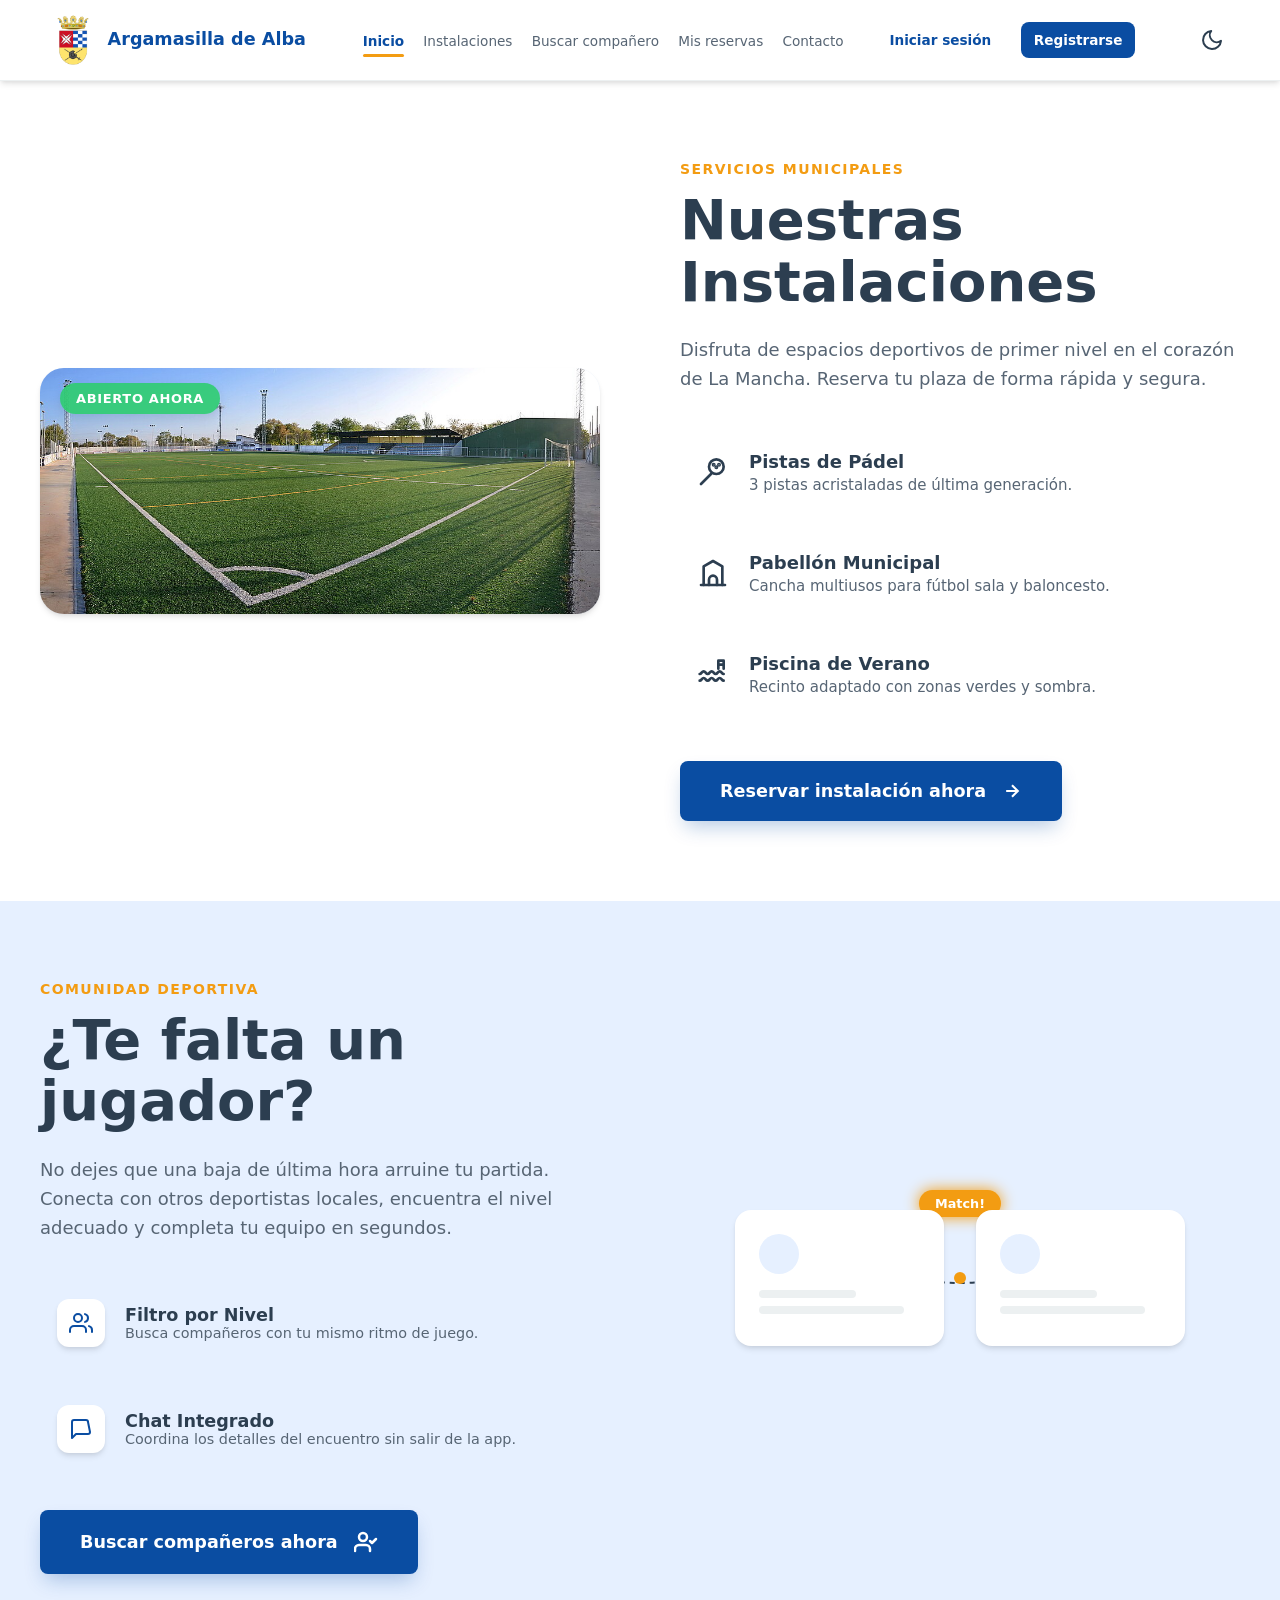
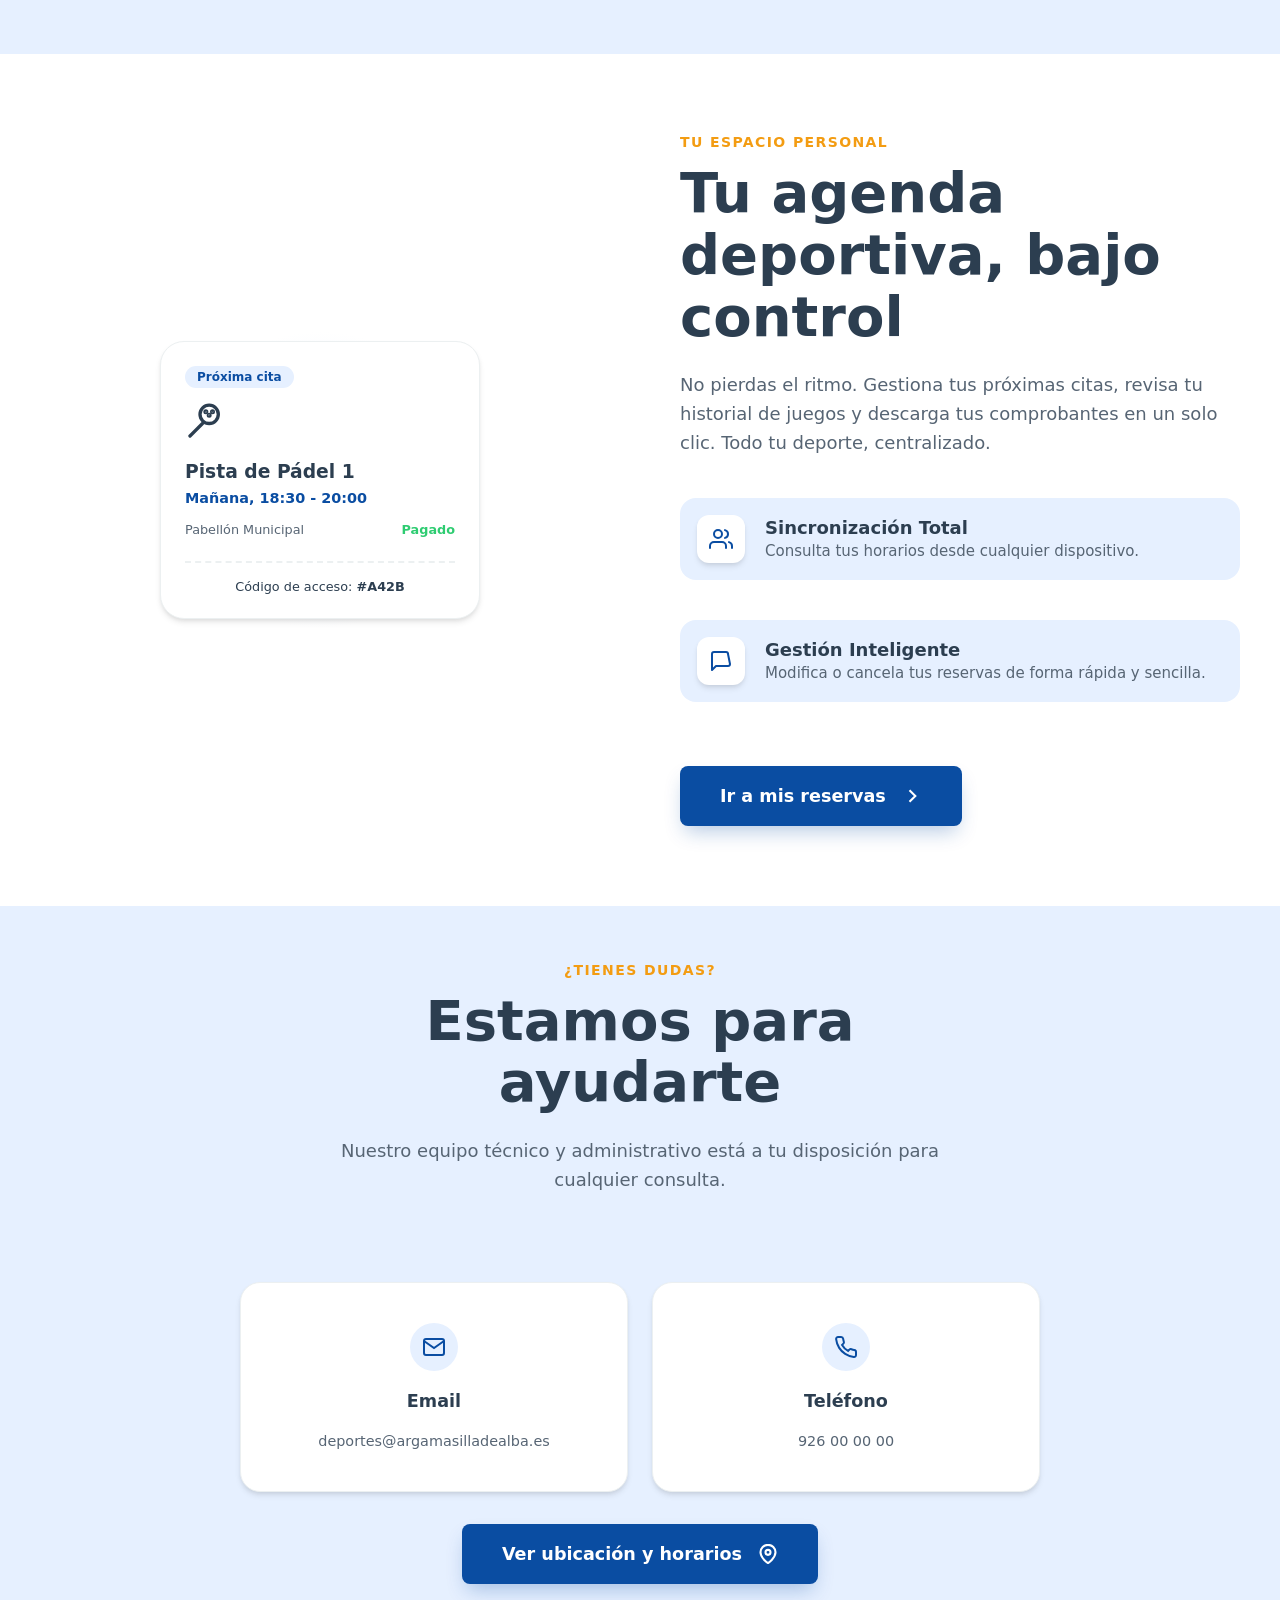
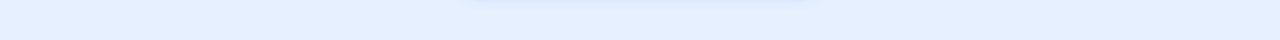
==== commit 2b1920ab: "Mejora de estilos de la sección de contacto en la página principal" ====
--- a/index.html
+++ b/index.html
@@ -250,50 +250,54 @@
 
     <section id="contacto" class="contact-mini-section">
         <div class="section-container">
-    
-            <header class="content-header centered">
-                <span class="section-subtitle">¿Tienes dudas?</span>
-                <h2 class="section-title">Estamos para ayudarte</h2>
-                <p class="section-description">
-                    Nuestro equipo técnico y administrativo está a tu disposición para cualquier consulta.
-                </p>
-            </header>
-    
-            <div class="contact-grid">
-                <a href="mailto:deportes@argamasilladealba.es" class="contact-card">
-                    <div class="contact-icon">
-                        <svg viewBox="0 0 24 24" fill="none" stroke="currentColor" stroke-width="2">
-                            <path d="M4 4h16c1.1 0 2 .9 2 2v12c0 1.1-.9 2-2 2H4c-1.1 0-2-.9-2-2V6c0-1.1.9-2 2-2z"></path>
-                            <polyline points="22,6 12,13 2,6"></polyline>
-                        </svg>
-                    </div>
-                    <h3>Email</h3>
-                    <p class="contact-detail">deportes@argamasilladealba.es</p>
-                </a>
-    
-                <a href="tel:+34926000000" class="contact-card">
-                    <div class="contact-icon">
-                        <svg viewBox="0 0 24 24" fill="none" stroke="currentColor" stroke-width="2">
-                            <path
-                                d="M22 16.92v3a2 2 0 0 1-2.18 2 19.79 19.79 0 0 1-8.63-3.07 19.5 19.5 0 0 1-6-6 19.79 19.79 0 0 1-3.07-8.67A2 2 0 0 1 4.11 2h3a2 2 0 0 1 2 1.72 12.81 12.81 0 0 0 .7 2.81 2 2 0 0 1-.45 2.11L8.09 9.91a16 16 0 0 0 6 6l1.27-1.27a2 2 0 0 1 2.11-.45 12.84 12.84 0 0 0 2.81.7A2 2 0 0 1 22 16.92z">
-                            </path>
-                        </svg>
-                    </div>
-                    <h3>Teléfono</h3>
-                    <p class="contact-detail">926 00 00 00</p>
-                </a>
+            <div class="contact-content-wrapper">
+    
+                <header class="content-header centered">
+                    <span class="section-subtitle">¿Tienes dudas?</span>
+                    <h2 class="section-title">Estamos para ayudarte</h2>
+                    <p class="section-description">
+                        Nuestro equipo técnico y administrativo está a tu disposición para cualquier consulta.
+                    </p>
+                </header>
+    
+                <div class="contact-grid">
+                    <a href="mailto:deportes@argamasilladealba.es" class="contact-card">
+                        <div class="contact-icon">
+                            <svg viewBox="0 0 24 24" fill="none" stroke="currentColor" stroke-width="2">
+                                <path d="M4 4h16c1.1 0 2 .9 2 2v12c0 1.1-.9 2-2 2H4c-1.1 0-2-.9-2-2V6c0-1.1.9-2 2-2z">
+                                </path>
+                                <polyline points="22,6 12,13 2,6"></polyline>
+                            </svg>
+                        </div>
+                        <h3>Email</h3>
+                        <p class="contact-detail">deportes@argamasilladealba.es</p>
+                    </a>
+    
+                    <a href="tel:+34926000000" class="contact-card">
+                        <div class="contact-icon">
+                            <svg viewBox="0 0 24 24" fill="none" stroke="currentColor" stroke-width="2">
+                                <path
+                                    d="M22 16.92v3a2 2 0 0 1-2.18 2 19.79 19.79 0 0 1-8.63-3.07 19.5 19.5 0 0 1-6-6 19.79 19.79 0 0 1-3.07-8.67A2 2 0 0 1 4.11 2h3a2 2 0 0 1 2 1.72 12.81 12.81 0 0 0 .7 2.81 2 2 0 0 1-.45 2.11L8.09 9.91a16 16 0 0 0 6 6l1.27-1.27a2 2 0 0 1 2.11-.45 12.84 12.84 0 0 0 2.81.7A2 2 0 0 1 22 16.92z">
+                                </path>
+                            </svg>
+                        </div>
+                        <h3>Teléfono</h3>
+                        <p class="contact-detail">926 00 00 00</p>
+                    </a>
+                </div>
+    
+                <div class="cta-wrapper centered">
+                    <a href="html/contacto.html" class="btn btn-primary btn-large">
+                        <span>Ver ubicación y horarios</span>
+                        <svg width="20" height="20" viewBox="0 0 24 24" fill="none" stroke="currentColor"
+                            stroke-width="2.5">
+                            <path d="M21 10c0 7-9 13-9 13s-9-6-9-13a9 9 0 0 1 18 0z"></path>
+                            <circle cx="12" cy="10" r="3"></circle>
+                        </svg>
+                    </a>
+                </div>
+    
             </div>
-    
-            <div class="cta-wrapper centered">
-                <a href="html/contacto.html" class="btn btn-primary btn-large">
-                    <span>Ver ubicación y horarios</span>
-                    <svg width="20" height="20" viewBox="0 0 24 24" fill="none" stroke="currentColor" stroke-width="2.5">
-                        <path d="M21 10c0 7-9 13-9 13s-9-6-9-13a9 9 0 0 1 18 0z"></path>
-                        <circle cx="12" cy="10" r="3"></circle>
-                    </svg>
-                </a>
-            </div>
-    
         </div>
     </section>
 
--- a/css/index_css/index_contacto.css
+++ b/css/index_css/index_contacto.css
@@ -8,9 +8,21 @@
     transition: background-color 0.3s ease;
 }
 
-/* Ajuste para el botón principal en el contexto de contacto */
-.contact-mini-section .btn-large {
-    margin-top: 1rem;
+
+
+/* --- BLOQUE DE CONTENIDO UNIFICADO --- */
+
+.contact-content-wrapper {
+    max-width: 50rem;
+    margin: 0 auto;
+    display: flex;
+    flex-direction: column;
+    gap: 1.5rem;
+}
+
+/* Ajuste del botón para que esté "más junto" */
+.contact-mini-section .cta-wrapper {
+    margin-top: 0; /* Eliminamos márgenes extra para controlarlos vía gap del padre */
 }
 
 .centered {
@@ -22,38 +34,39 @@
 
 .contact-grid {
     display: grid;
-    grid-template-columns: repeat(auto-fit, minmax(250px, 1fr));
+    grid-template-columns: repeat(auto-fit, minmax(280px, 1fr));
     gap: 1.5rem;
-    margin: 2.5rem 0;
+    margin: 1.5rem 0 0.5rem;
 }
 
 /* --- TARJETAS DE CONTACTO --- */
 
 .contact-card {
     background-color: var(--bg-header);
-    padding: 2rem;
+    padding: 2.5rem 1.5rem;
     border-radius: 1.25rem;
     text-decoration: none;
+    display: flex;
+    flex-direction: column;
+    align-items: center;
+    justify-content: center;
     text-align: center;
     border: 1px solid var(--border-color);
     box-shadow: var(--shadow);
     transition: all 0.3s cubic-bezier(0.4, 0, 0.2, 1);
-    display: flex;
-    flex-direction: column;
-    align-items: center;
-    justify-content: center;
-    min-width: 0; /* Permite que el contenido se ajuste correctamente */
+    min-width: 0; /* Crítico: permite que los hijos se encojan */
 }
 
 .contact-detail {
     color: var(--text-muted);
     font-size: 0.95rem;
-    word-break: break-word; /* Rompe el texto largo si es necesario */
-    max-width: 100%;
+    /* Evita que el email toque los bordes y asegura el centrado */
+    width: 100%;
+    padding: 0 1rem;
+    overflow-wrap: anywhere; 
+    word-break: break-word;
     line-height: 1.4;
-    margin-top: 0.5rem;
-    /* Aseguramos que siempre esté centrado */
-    text-align: center;
+    margin-top: 0.75rem;
 }
 
 .contact-card:hover {
@@ -95,9 +108,9 @@
     font-size: 0.9rem;
 }
 
-/* Adaptación para Modo Oscuro */
+/* Adaptación Modo Oscuro */
 [data-theme='dark'] .contact-mini-section {
-    background-color: #1a1a1a;
+    background-color: #121212;
 }
 
 [data-theme='dark'] .contact-card {
@@ -106,4 +119,15 @@
 
 [data-theme='dark'] .contact-icon {
     background-color: rgba(52, 152, 219, 0.15);
+}
+
+
+
+/* --- LAYOUT PARA PANTALLAS GRANDES --- */
+@media (min-width: 64rem) {
+    /* Anulamos la rejilla de dos columnas heredada de las secciones principales */
+    .contact-mini-section .section-container {
+        display: block; /* Volvemos a un layout de bloque simple */
+        max-width: 100rem; /* Mantenemos la coherencia con el ancho del header */
+    }
 }
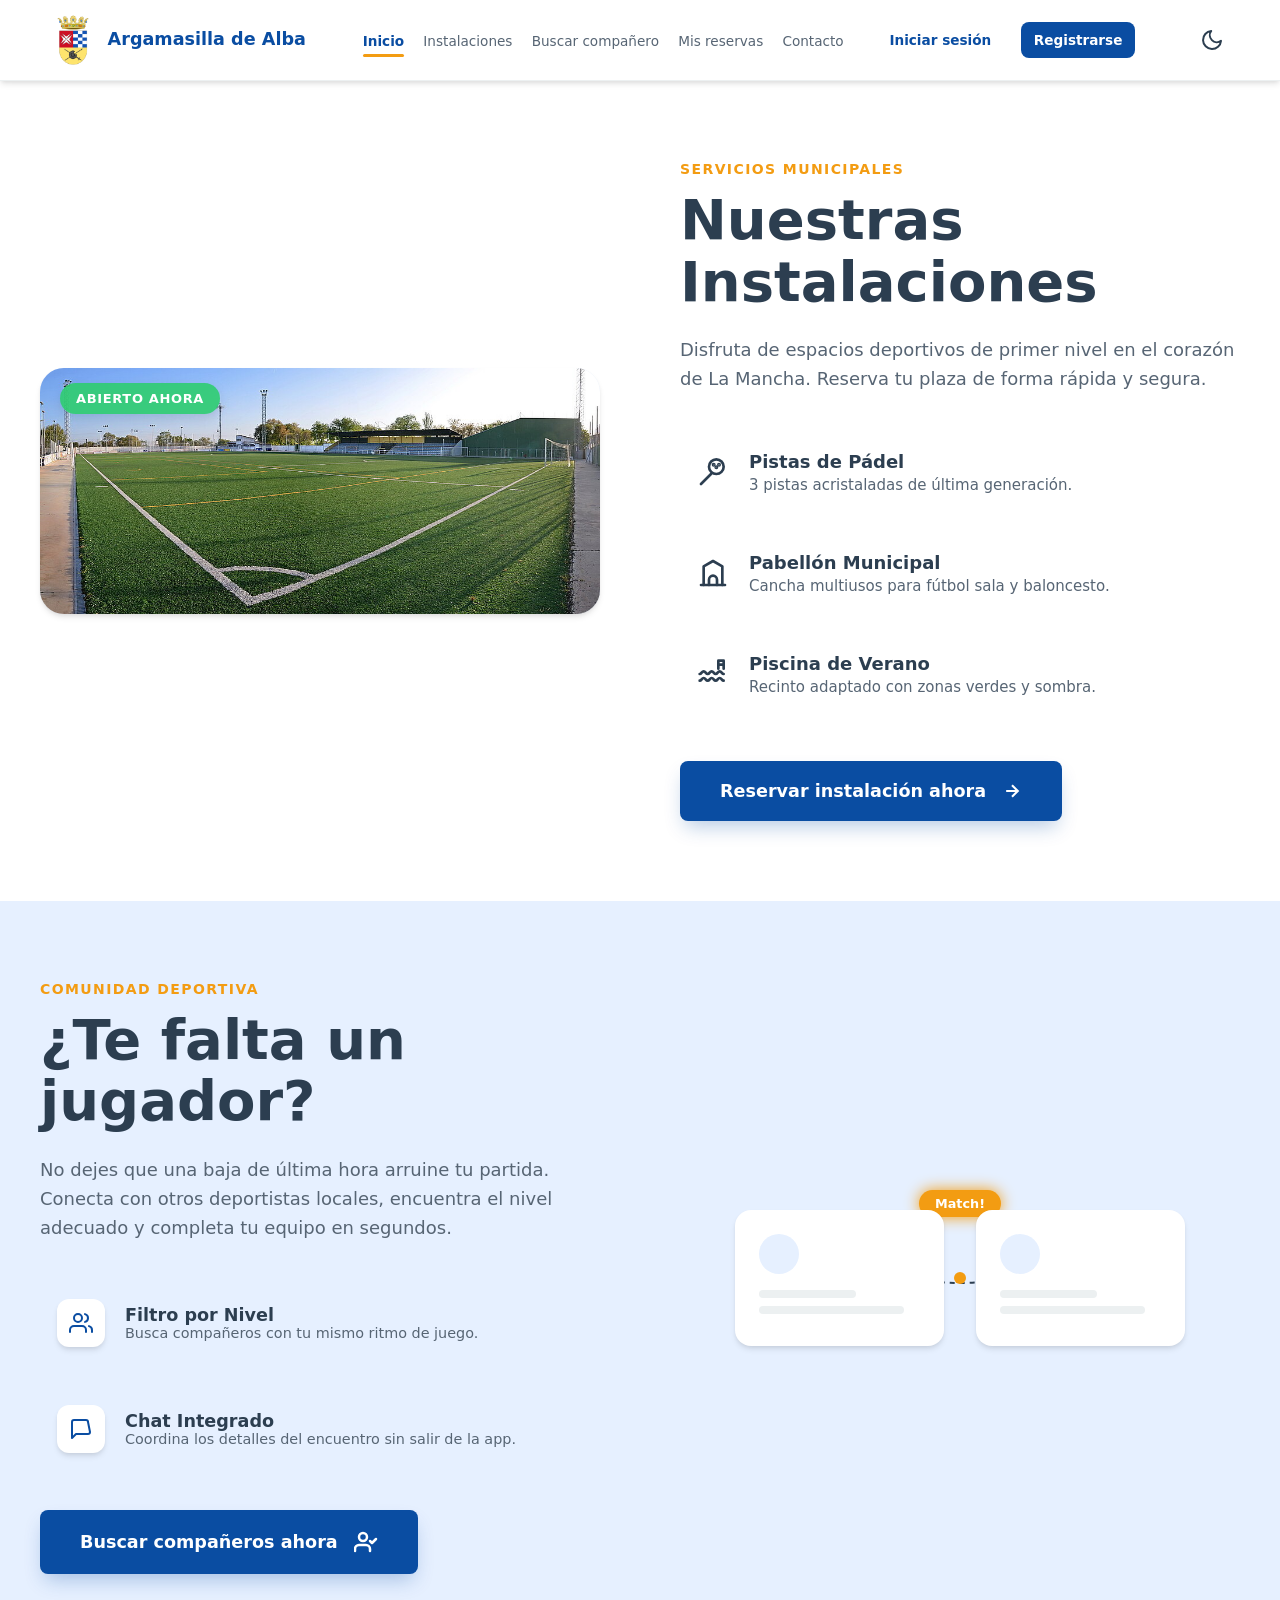
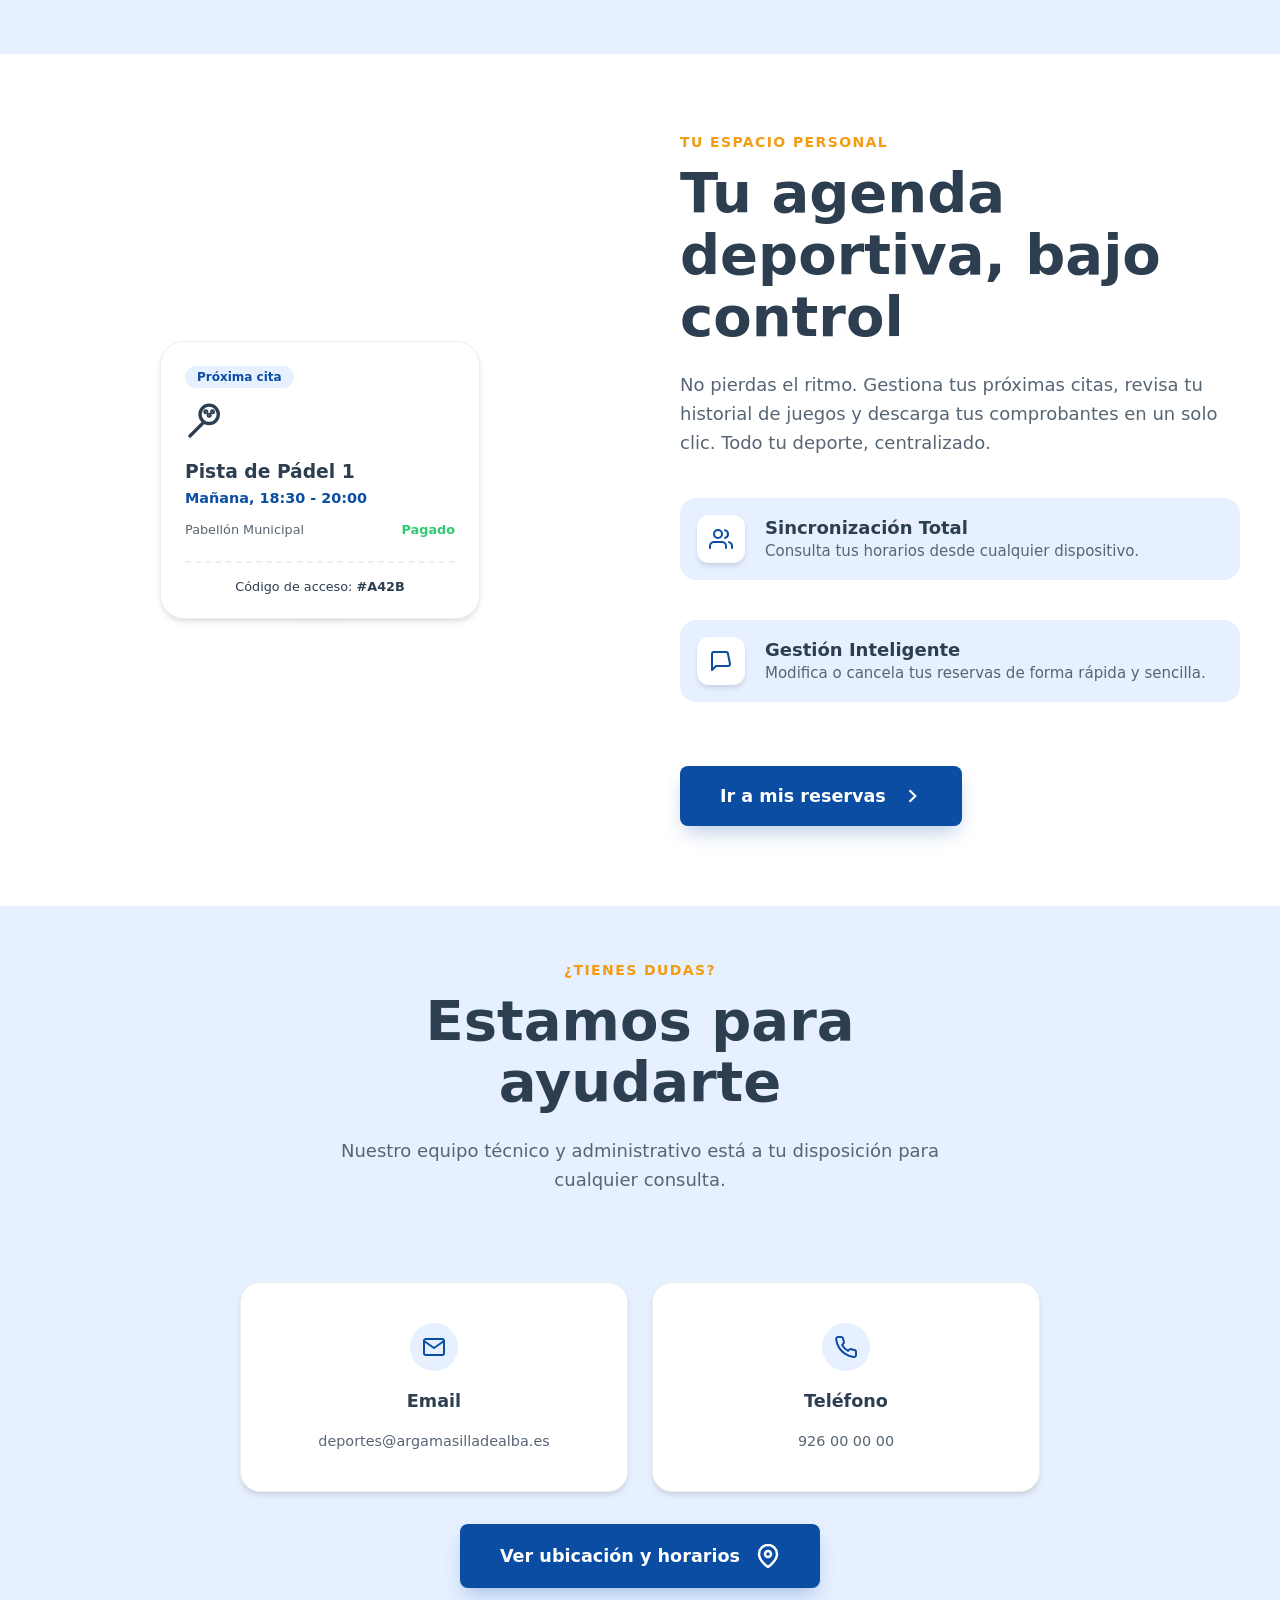
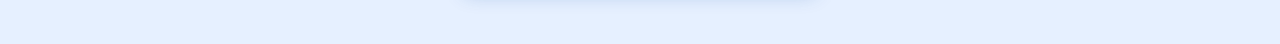
==== commit 3ec28367: "Implementacion de la estructura inicial del html de "contacto" *Se han hecho algunos cambios simples" ====
--- a/index.html
+++ b/index.html
@@ -129,7 +129,7 @@
                 </ul>
 
                 <div class="cta-wrapper">
-                    <a href="#" class="btn btn-primary btn-large">
+                    <a href="html/matchmaking.html" class="btn btn-primary btn-large">
                         <span>Buscar compañeros ahora</span>
                         <svg class="icon-btn">
                             <use xlink:href="assets/svg/index_svg/index_matchmaking.svg#icon-search-user"></use>
@@ -248,6 +248,7 @@
         </div>
     </section>
 
+    <!-- Sección de contacto (los iconos estan en contacto_svg/contact_icons.svg) -->
     <section id="contacto" class="contact-mini-section">
         <div class="section-container">
             <div class="contact-content-wrapper">
@@ -263,10 +264,8 @@
                 <div class="contact-grid">
                     <a href="mailto:deportes@argamasilladealba.es" class="contact-card">
                         <div class="contact-icon">
-                            <svg viewBox="0 0 24 24" fill="none" stroke="currentColor" stroke-width="2">
-                                <path d="M4 4h16c1.1 0 2 .9 2 2v12c0 1.1-.9 2-2 2H4c-1.1 0-2-.9-2-2V6c0-1.1.9-2 2-2z">
-                                </path>
-                                <polyline points="22,6 12,13 2,6"></polyline>
+                            <svg viewBox="0 0 24 24" class="contact-icon-svg">
+                                <use xlink:href="assets/svg/contacto_svg/contact_icons.svg#icon-email"></use>
                             </svg>
                         </div>
                         <h3>Email</h3>
@@ -275,10 +274,8 @@
     
                     <a href="tel:+34926000000" class="contact-card">
                         <div class="contact-icon">
-                            <svg viewBox="0 0 24 24" fill="none" stroke="currentColor" stroke-width="2">
-                                <path
-                                    d="M22 16.92v3a2 2 0 0 1-2.18 2 19.79 19.79 0 0 1-8.63-3.07 19.5 19.5 0 0 1-6-6 19.79 19.79 0 0 1-3.07-8.67A2 2 0 0 1 4.11 2h3a2 2 0 0 1 2 1.72 12.81 12.81 0 0 0 .7 2.81 2 2 0 0 1-.45 2.11L8.09 9.91a16 16 0 0 0 6 6l1.27-1.27a2 2 0 0 1 2.11-.45 12.84 12.84 0 0 0 2.81.7A2 2 0 0 1 22 16.92z">
-                                </path>
+                            <svg viewBox="0 0 24 24" class="contact-icon-svg">
+                                <use xlink:href="assets/svg/contacto_svg/contact_icons.svg#icon-phone"></use>
                             </svg>
                         </div>
                         <h3>Teléfono</h3>
@@ -289,10 +286,8 @@
                 <div class="cta-wrapper centered">
                     <a href="html/contacto.html" class="btn btn-primary btn-large">
                         <span>Ver ubicación y horarios</span>
-                        <svg width="20" height="20" viewBox="0 0 24 24" fill="none" stroke="currentColor"
-                            stroke-width="2.5">
-                            <path d="M21 10c0 7-9 13-9 13s-9-6-9-13a9 9 0 0 1 18 0z"></path>
-                            <circle cx="12" cy="10" r="3"></circle>
+                        <svg width="20" height="20" class="icon-btn" viewBox="0 0 24 24">
+                            <use xlink:href="assets/svg/contacto_svg/contact_icons.svg#icon-location-btn"></use>
                         </svg>
                     </a>
                 </div>
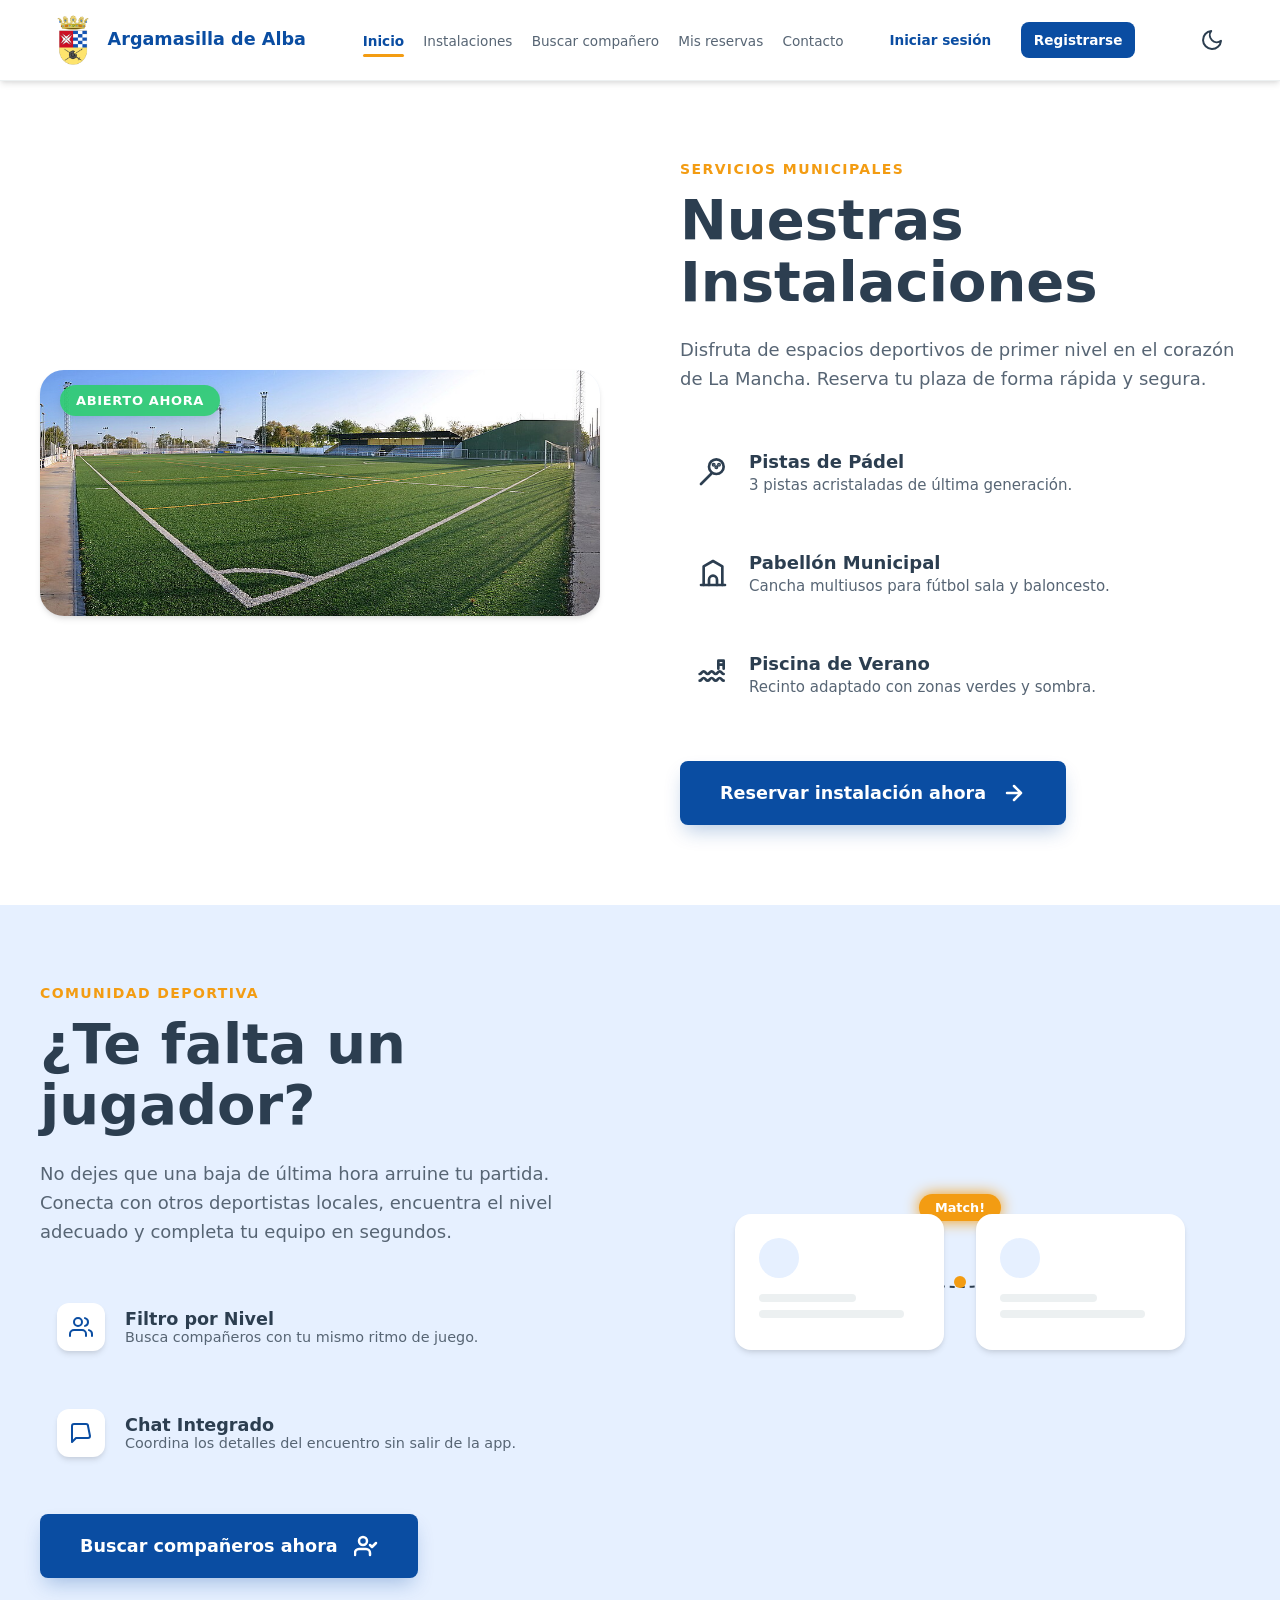
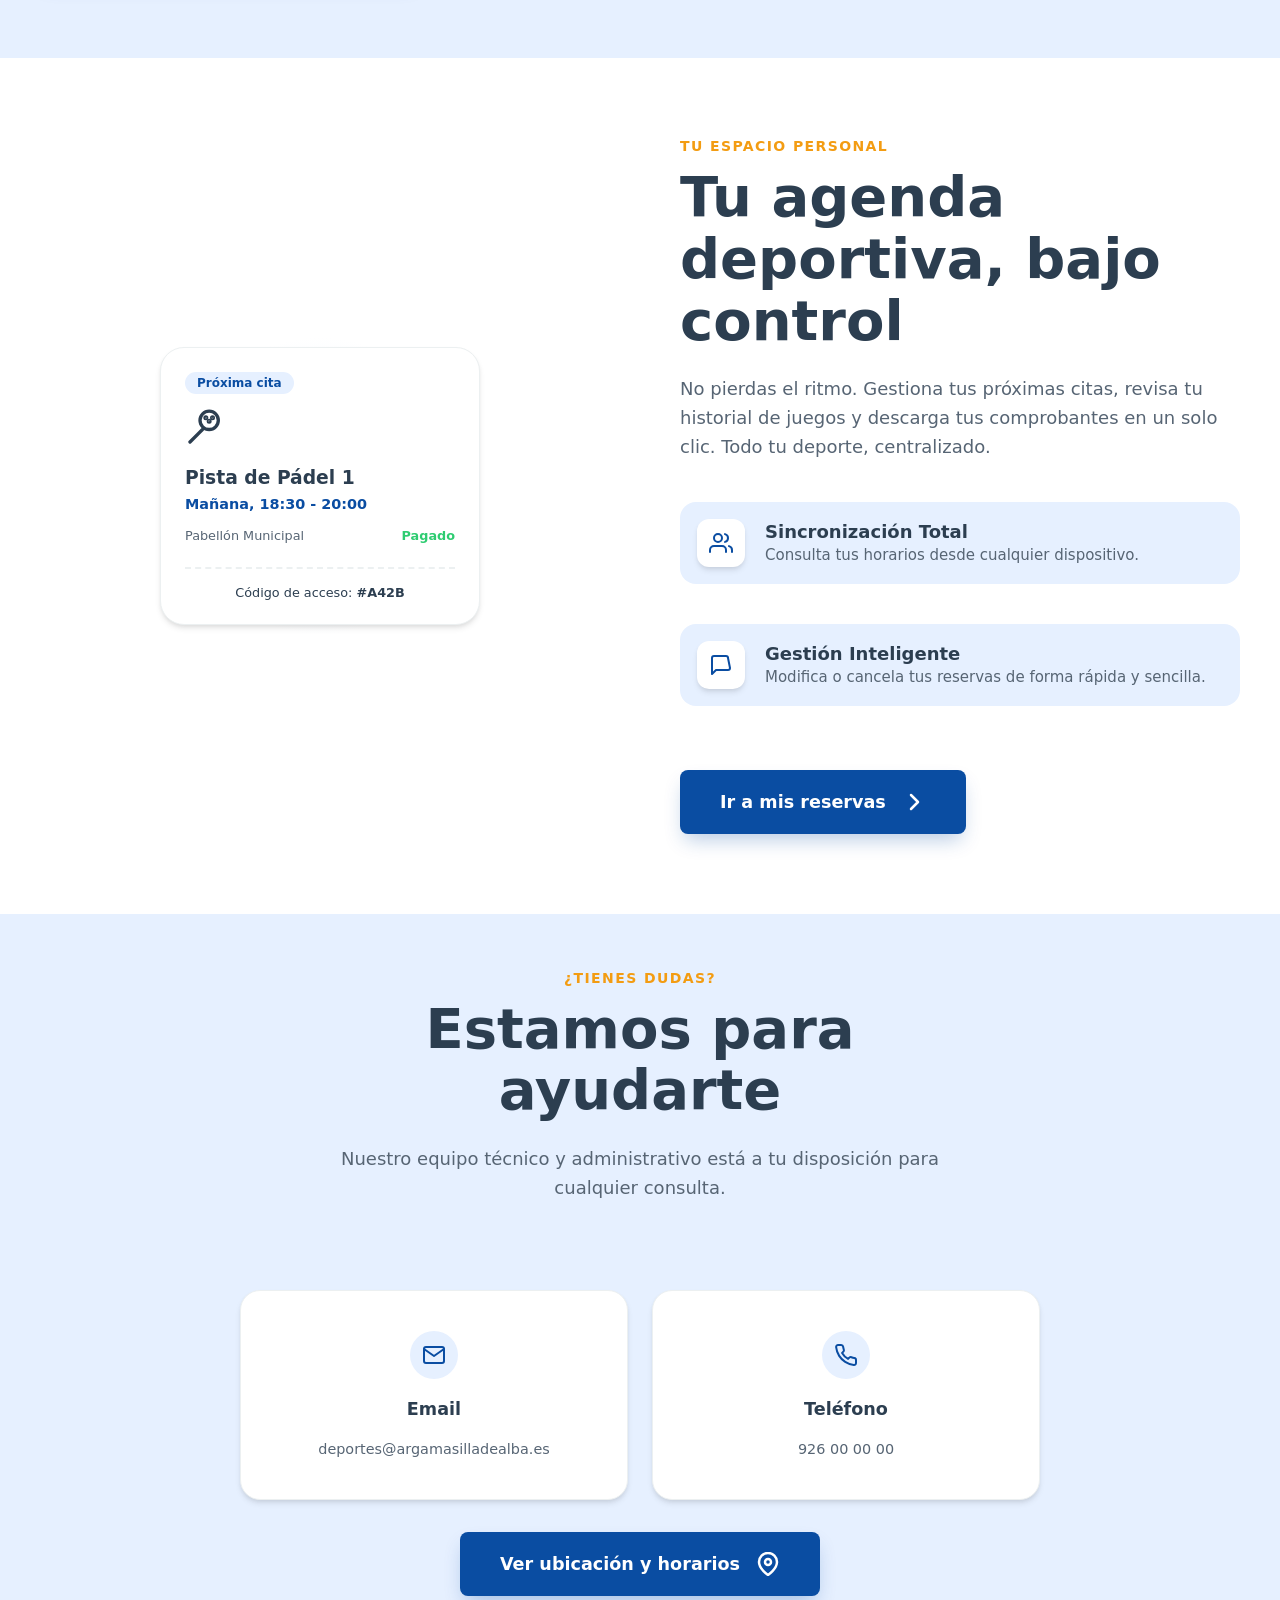
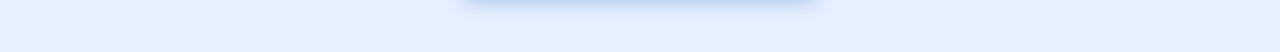
==== commit bb12841f: "Refactorización de código en index" ====
--- a/index.html
+++ b/index.html
@@ -77,13 +77,12 @@
                 <div class="cta-wrapper">
                     <a href="html/instalaciones.html" class="btn btn-primary btn-large" role="button">
                         <span>Reservar instalación ahora</span>
-                        <svg width="20" height="20" viewBox="0 0 24 24" fill="none" stroke="currentColor"
-                            stroke-width="2.5">
-                            <path d="M5 12h14M12 5l7 7-7 7"></path>
-                        </svg>
-                    </a>
-                </div>
-            </article>
+                        <svg class="icon-btn">
+                            <use xlink:href="assets/svg/ui_icons.svg#icon-arrow-right"></use>
+                        </svg>
+                    </a>
+                </div>
+                </article>
     
         </div>
     </section>
@@ -237,9 +236,8 @@
                 <div class="cta-wrapper">
                     <a href="html/mis_reservas.html" class="btn btn-primary btn-large">
                         <span>Ir a mis reservas</span>
-                        <svg width="20" height="20" viewBox="0 0 24 24" fill="none" stroke="currentColor"
-                            stroke-width="2.5">
-                            <path d="M9 5l7 7-7 7"></path>
+                        <svg class="icon-btn">
+                            <use xlink:href="assets/svg/ui_icons.svg#icon-chevron-right"></use>
                         </svg>
                     </a>
                 </div>
